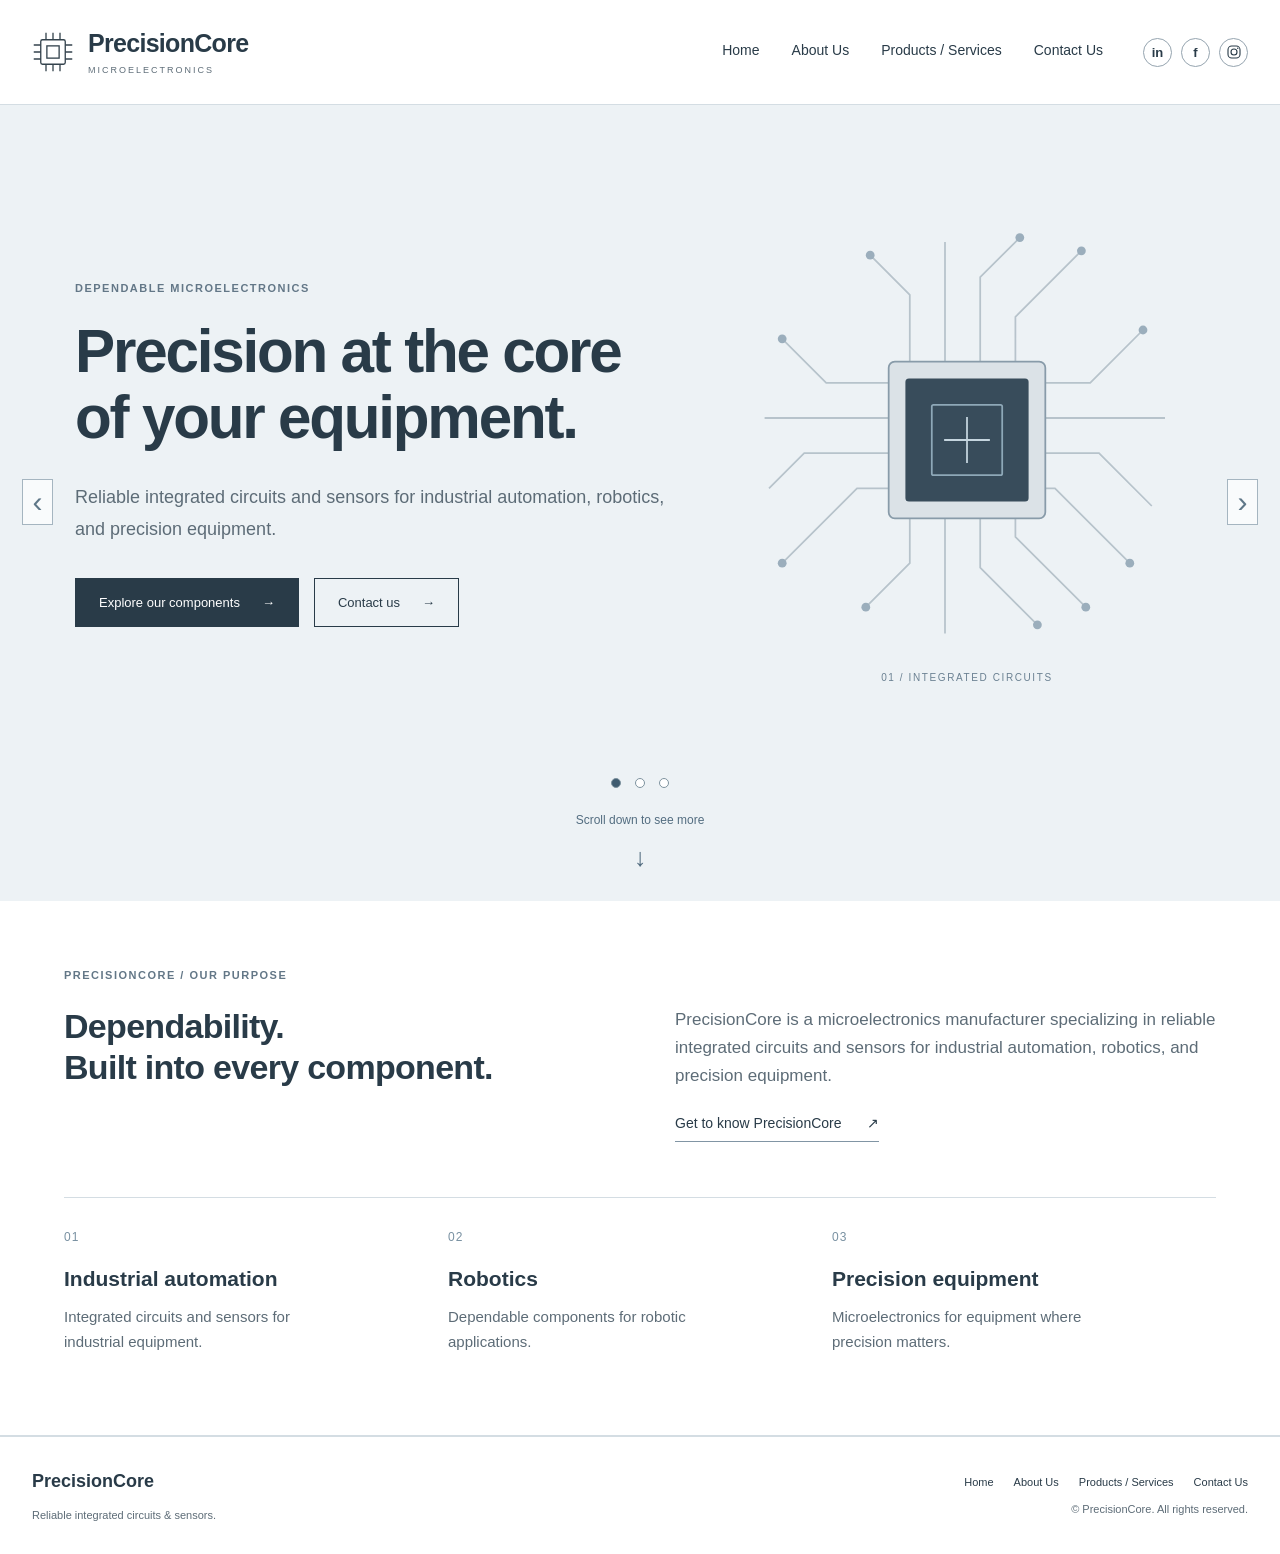
==== index.html @ bc6eb2ab "ai" ====
<!DOCTYPE html>
<html lang="en"><head><meta charset="utf-8"><meta name="viewport" content="width=device-width, initial-scale=1"><title>Home | PrecisionCore</title><meta name="description" content="Reliable integrated circuits and sensors for industrial automation, robotics, and precision equipment."><link rel="icon" href="assets/images/logo-mark.svg" type="image/svg+xml"><link rel="stylesheet" href="assets/css/styles.css"></head><body class="home-page"><a class="skip-link" href="#main">Skip to content</a>
<header class="site-header"><div class="header-inner"><a class="brand" href="index.html" aria-label="PrecisionCore home"><img src="assets/images/logo-mark.svg" width="42" height="42" alt=""><span>PrecisionCore<small>MICROELECTRONICS</small></span></a>
<nav aria-label="Main navigation"><a href="index.html">Home</a><a href="about.html">About Us</a><a href="products.html">Products / Services</a><a href="contact.html">Contact Us</a></nav>
<div class="social-links" aria-label="Social media"><a href="https://www.linkedin.com/" target="_blank" rel="noopener noreferrer" aria-label="LinkedIn home (placeholder link)"><span aria-hidden="true">in</span></a><a href="https://www.facebook.com/" target="_blank" rel="noopener noreferrer" aria-label="Facebook home (placeholder link)"><span aria-hidden="true">f</span></a><a href="https://www.instagram.com/" target="_blank" rel="noopener noreferrer" aria-label="Instagram home (placeholder link)"><svg viewBox="0 0 24 24" aria-hidden="true"><rect x="4" y="4" width="16" height="16" rx="5"/><circle cx="12" cy="12" r="4"/><circle class="solid" cx="17" cy="7" r="1"/></svg></a></div></div></header>
<main id="main"><section class="hero" aria-label="PrecisionCore highlights"><div class="carousel"><input class="slide-choice" type="radio" name="hero-slide" id="slide-1" aria-label="Show highlight 1" checked><input class="slide-choice" type="radio" name="hero-slide" id="slide-2" aria-label="Show highlight 2"><input class="slide-choice" type="radio" name="hero-slide" id="slide-3" aria-label="Show highlight 3"><div class="slides"><article class="slide slide-1" aria-label="Highlight 1"><div class="hero-inner"><div class="hero-copy"><p class="eyebrow">DEPENDABLE MICROELECTRONICS</p><h1>Precision at the core<br>of your equipment.</h1><p class="hero-description">Reliable integrated circuits and sensors for industrial automation, robotics, and precision equipment.</p><div class="button-row"><a class="button" href="products.html">Explore our components <span aria-hidden="true">→</span></a><a class="button button-outline" href="contact.html">Contact us <span aria-hidden="true">→</span></a></div></div><figure class="hero-art"><img src="assets/images/integrated-circuit.svg" alt="Illustration of an integrated circuit with connection traces" width="500" height="500"><figcaption>01 / INTEGRATED CIRCUITS</figcaption></figure></div><label class="slide-arrow previous" for="slide-3" aria-label="Previous highlight"><span aria-hidden="true">‹</span></label><label class="slide-arrow next" for="slide-2" aria-label="Next highlight"><span aria-hidden="true">›</span></label></article><article class="slide slide-2" aria-label="Highlight 2"><div class="hero-inner"><div class="hero-copy"><p class="eyebrow">FOR INDUSTRIAL APPLICATIONS</p><h1>Built around<br>dependable operation.</h1><p class="hero-description">Integrated circuits and sensors for the equipment that keeps industry moving.</p><div class="button-row"><a class="button" href="about.html">Discover PrecisionCore <span aria-hidden="true">→</span></a><a class="button button-outline" href="contact.html">Contact us <span aria-hidden="true">→</span></a></div></div><figure class="hero-art"><img src="assets/images/integrated-circuit.svg" alt="Illustration of an integrated circuit with connection traces" width="500" height="500"><figcaption>02 / INDUSTRIAL SENSORS</figcaption></figure></div><label class="slide-arrow previous" for="slide-1" aria-label="Previous highlight"><span aria-hidden="true">‹</span></label><label class="slide-arrow next" for="slide-3" aria-label="Next highlight"><span aria-hidden="true">›</span></label></article><article class="slide slide-3" aria-label="Highlight 3"><div class="hero-inner"><div class="hero-copy"><p class="eyebrow">OUR MAIN GOAL</p><h1>Less downtime.<br>Greater dependability.</h1><p class="hero-description">Deliver durable components that minimize equipment failures and downtime.</p><div class="button-row"><a class="button" href="contact.html">Discuss your requirements <span aria-hidden="true">→</span></a><a class="button button-outline" href="contact.html">Contact us <span aria-hidden="true">→</span></a></div></div><figure class="hero-art"><img src="assets/images/integrated-circuit.svg" alt="Illustration of an integrated circuit with connection traces" width="500" height="500"><figcaption>03 / DURABLE COMPONENTS</figcaption></figure></div><label class="slide-arrow previous" for="slide-2" aria-label="Previous highlight"><span aria-hidden="true">‹</span></label><label class="slide-arrow next" for="slide-1" aria-label="Next highlight"><span aria-hidden="true">›</span></label></article></div><a class="scroll-prompt" href="#discover">Scroll down to see more <span aria-hidden="true">↓</span></a></div></section><section class="section home-discover" id="discover"><div class="container"><p class="eyebrow">PRECISIONCORE / OUR PURPOSE</p><div class="intro-split"><h2>Dependability.<br>Built into every component.</h2><div><p>PrecisionCore is a microelectronics manufacturer specializing in reliable integrated circuits and sensors for industrial automation, robotics, and precision equipment.</p><a class="text-link" href="about.html">Get to know PrecisionCore <span aria-hidden="true">↗</span></a></div></div><div class="application-grid"><article><span class="item-number">01</span><h3>Industrial automation</h3><p>Integrated circuits and sensors for industrial equipment.</p></article><article><span class="item-number">02</span><h3>Robotics</h3><p>Dependable components for robotic applications.</p></article><article><span class="item-number">03</span><h3>Precision equipment</h3><p>Microelectronics for equipment where precision matters.</p></article></div></div></section></main><footer class="site-footer"><div class="footer-inner"><div><a href="index.html" class="footer-brand">PrecisionCore</a><p>Reliable integrated circuits &amp; sensors.</p></div><div><nav aria-label="Footer navigation"><a href="index.html">Home</a><a href="about.html">About Us</a><a href="products.html">Products / Services</a><a href="contact.html">Contact Us</a></nav><p>© PrecisionCore. All rights reserved.</p></div></div></footer></body></html>
---- assets/css/styles.css ----
/* PrecisionCore — HTML5 & CSS only. No remote fonts or libraries. */
:root{--ink:#293b48;--muted:#5d6c77;--line:#d4dde3;--pale:#edf2f5;--paper:#fff;--header-height:104px;--content-width:1200px;--space:clamp(24px,5vw,70px)}
*{box-sizing:border-box}html{scroll-behavior:smooth;scroll-padding-top:20px}body{margin:0;background:var(--paper);color:var(--ink);font-family:Arial,Helvetica,sans-serif;line-height:1.65}img{max-width:100%;height:auto;display:block}a{color:inherit;text-underline-offset:5px}button,input,select,textarea{font:inherit}button,a,input,select,textarea{touch-action:manipulation}:focus-visible{outline:3px solid #547d9b;outline-offset:5px}h1,h2,h3,p,figure{margin:0}h1,h2,h3{line-height:1.2}h1{font-size:clamp(32px,3.5vw,45px);font-weight:650;letter-spacing:-1.4px}h2{font-size:clamp(25px,2.7vw,34px);font-weight:600;letter-spacing:-.7px}h3{font-size:21px;font-weight:600}p{color:var(--muted)}.container{width:min(var(--content-width),calc(100% - var(--space)*2));margin-inline:auto}.section{padding-block:65px 80px}main{min-height:calc(100vh - 240px)}.skip-link{position:absolute;top:0;left:20px;transform:translateY(-150%);background:var(--ink);color:#fff;padding:12px;z-index:20}.skip-link:focus{transform:translateY(0)}.site-header{min-height:var(--header-height);background:#fff;border-bottom:1px solid var(--line);position:relative;z-index:5}.header-inner{width:min(1380px,calc(100% - 64px));min-height:var(--header-height);margin:auto;display:flex;align-items:center;gap:30px}.brand{display:flex;align-items:center;gap:14px;text-decoration:none;white-space:nowrap;font-size:25px;font-weight:700;line-height:1.2;letter-spacing:-.7px}.brand small{display:block;font-size:9px;font-weight:400;letter-spacing:2px;margin-top:7px;color:var(--muted)}.site-header nav{display:flex;gap:clamp(18px,2.5vw,38px);margin-left:auto}.site-header nav a{font-size:14px;text-decoration:none;padding-block:14px;border-bottom:2px solid transparent;white-space:nowrap}.site-header nav a:hover{border-color:var(--ink)}.social-links{display:flex;gap:9px;margin-left:10px}.social-links a{width:29px;height:29px;border:1px solid #95a4af;display:grid;place-items:center;border-radius:50%;text-decoration:none;font-size:13px;font-weight:700;line-height:1}.social-links a:hover{background:var(--ink);color:white}.social-links svg{width:18px;height:18px;fill:none;stroke:currentColor;stroke-width:1.5}.social-links .solid{fill:currentColor;stroke:none}.eyebrow{font-size:11px;letter-spacing:1.5px;font-weight:700;text-transform:uppercase;color:#637787;margin-bottom:22px}.button-row{display:flex;flex-wrap:wrap;gap:15px;margin-top:32px}.button{display:inline-flex;align-items:center;justify-content:center;gap:22px;text-decoration:none;background:var(--ink);border:1px solid var(--ink);padding:14px 23px;color:#fff;font-size:13px;line-height:1.5;cursor:pointer;font-weight:500}.button:hover{background:#425d70}.button-outline{background:transparent;color:var(--ink)}.button-outline:hover{background:#fff}.text-link{display:inline-block;text-decoration:none;border-bottom:1px solid #8195a4;padding-bottom:6px;margin-top:22px;font-size:14px}.text-link span{margin-left:22px}
/* Full-height hero. The next section begins after the initial viewport. */
.hero{background:var(--pale)}.carousel{position:relative;min-height:max(660px,calc(100svh - var(--header-height)));overflow:hidden}.slides{min-height:inherit}.slide{display:none;min-height:inherit;position:relative;padding-bottom:0}.hero-inner{min-height:inherit;width:min(1200px,calc(100% - 150px));margin:auto;display:grid;grid-template-columns:1.3fr 1fr;align-items:center;gap:35px;padding-block:70px 170px}.hero-copy{position:relative;z-index:1}.hero h1{font-size:clamp(39px,4.7vw,67px);line-height:1.1;letter-spacing:-2.2px}.hero-description{font-size:18px;line-height:1.8;max-width:590px;margin-top:30px}.hero-art{width:100%;align-self:center}.hero-art img{width:100%;max-height:440px;object-fit:contain}.hero-art figcaption{text-align:center;font-size:10px;letter-spacing:1.6px;color:#6b8192;margin-top:10px}.slide-arrow{position:absolute;top:47%;display:grid;place-items:center;width:31px;height:46px;border:1px solid #a5b5c0;background:#ffffffb3;color:#5f7788;font-size:30px;line-height:1;cursor:pointer}.slide-arrow:hover{background:#fff}.previous{left:22px}.next{right:22px}.slide-choice{padding:0;appearance:none;-webkit-appearance:none;width:10px;height:10px;border:1px solid #7e939f;border-radius:50%;background:#fff;position:absolute;bottom:113px;left:calc(50% - 29px);z-index:3;margin:0;cursor:pointer}.slide-choice:nth-of-type(2){left:calc(50% - 5px)}.slide-choice:nth-of-type(3){left:calc(50% + 19px)}.slide-choice:checked{background:#405c70}.slide-choice:focus-visible{outline:3px solid #547d9b;outline-offset:5px}#slide-1:checked~.slides .slide-1,#slide-2:checked~.slides .slide-2,#slide-3:checked~.slides .slide-3{display:block}.scroll-prompt{position:absolute;bottom:23px;left:50%;transform:translateX(-50%);display:flex;flex-direction:column;align-items:center;gap:6px;white-space:nowrap;font-size:12px;text-decoration:none;z-index:3;color:#536d80}.scroll-prompt span{font-size:25px}.home-discover{border-bottom:1px solid var(--line)}.intro-split{display:grid;grid-template-columns:1fr 1fr;gap:70px}.intro-split p{font-size:17px}.application-grid{display:grid;grid-template-columns:repeat(3,1fr);margin-top:55px;border-top:1px solid var(--line)}.application-grid article{padding:30px 35px 0 0}.item-number{display:block;font-size:12px;letter-spacing:1px;color:#7890a1;margin-bottom:18px}.application-grid p{font-size:15px;margin-top:14px;max-width:280px}.page-heading{margin-bottom:55px}.page-heading h1{margin-bottom:23px}.page-heading>p:last-child{font-size:18px;max-width:1120px}.purpose-grid{display:grid;grid-template-columns:repeat(3,1fr);gap:24px}.purpose-card{background:#f5f7f9;border:1px solid var(--line);padding:30px;min-height:255px}.purpose-card .eyebrow{margin-bottom:22px}.purpose-card h2{font-size:24px;margin-bottom:16px}.purpose-card>p:last-child{font-size:17px}.team-section{margin-top:65px}.team-grid{display:grid;grid-template-columns:repeat(3,1fr);gap:35px;margin-top:40px;text-align:center}.team-member img{margin:0 auto 25px;width:160px}.team-member h3{font-size:18px}.team-member p{margin-top:10px;font-size:14px}.placeholder-note{font-size:12px;color:#788a98;margin-top:35px}.team-section .placeholder-note{text-align:center}.product-grid{display:grid;grid-template-columns:repeat(3,1fr);gap:36px 28px}.product-image{background:#edf2f5;border:1px solid var(--line);height:190px;display:grid;place-items:center;overflow:hidden}.product-image img{width:210px;height:210px;object-fit:contain}.product-card h2{font-size:20px;letter-spacing:-.2px;margin-top:18px}.product-card p{font-size:14px;margin-top:8px}.service-section{border-top:1px solid var(--line);margin-top:50px;padding-top:36px;display:flex;align-items:center;justify-content:space-between;gap:45px}.service-section h2{font-size:28px}.service-section p:last-child{max-width:650px;margin-top:15px}.service-section .eyebrow{margin-bottom:16px}.service-section .button{flex-shrink:0}.contact-layout{display:grid;grid-template-columns:.75fr 1.4fr;gap:80px}.contact-information h2{font-size:24px}.contact-information dl{margin:32px 0}.contact-information dt{text-transform:uppercase;font-size:10px;letter-spacing:1.3px;font-weight:700;color:#6c8394;margin-top:27px}.contact-information dd{margin:9px 0 0;font-size:15px;color:var(--muted);overflow-wrap:anywhere}.map-placeholder{min-height:205px;background:repeating-linear-gradient(30deg,transparent,transparent 40px,#dce4e9 41px,#dce4e9 42px),#edf2f5;border:1px solid var(--line);display:flex;align-items:center;justify-content:center;flex-direction:column;gap:14px;color:#6e8393;font-size:12px;text-transform:uppercase;letter-spacing:1px}.map-placeholder svg{height:40px;width:40px;stroke:currentColor;stroke-width:1.5;fill:#edf2f5}.enquiry-form{display:grid;grid-template-columns:1fr 1fr;gap:24px}.field{display:flex;flex-direction:column;gap:10px}.full{grid-column:1/-1}label{font-size:14px}input,select,textarea{width:100%;min-width:0;padding:12px 13px;border:1px solid #b8c7d1;background:#fbfcfd;color:var(--ink);border-radius:0;font-size:16px}textarea{resize:vertical;min-height:150px}input:focus,select:focus,textarea:focus{border-color:#547d9b}.form-actions{display:flex;align-items:center;justify-content:space-between;gap:20px}.form-actions p{font-size:12px}.form-notice{background:#f5f7f9;border-left:3px solid #a6b7c4;padding:18px 20px;margin-top:30px;font-size:12px;scroll-margin-top:25px}.form-notice strong{font-size:13px}.form-notice p{margin-top:5px}.preview-result{display:none}.form-notice:target{border-color:#405f76;background:#e9f0f5}.form-notice:target .preview-result{display:block;font-weight:700}.site-footer{border-top:1px solid var(--line);padding:30px 0}.footer-inner{width:min(1380px,calc(100% - 64px));margin:auto;display:flex;align-items:center;justify-content:space-between;gap:35px}.footer-brand{font-size:18px;font-weight:700;text-decoration:none}.site-footer p{font-size:11px;margin-top:9px}.site-footer nav{display:flex;flex-wrap:wrap;gap:20px}.site-footer nav a{font-size:11px;text-decoration:none}.site-footer nav a:hover{text-decoration:underline}.site-footer .footer-inner>div:last-child>p{text-align:right}
@media(min-width:1500px){.hero-inner{width:min(1380px,calc(100% - 180px))}}
@media(max-width:1050px){:root{--header-height:140px}.header-inner{flex-wrap:wrap;padding-block:20px;gap:15px}.site-header nav{order:3;width:100%;justify-content:center;margin:0}.social-links{margin-left:auto}.hero-inner{width:calc(100% - 120px);gap:10px}.hero h1{font-size:43px}.hero-description{font-size:16px}.button-row{gap:10px}.button{padding:13px 17px;font-size:12px;gap:12px}.purpose-card{padding:24px}.contact-layout{gap:40px}.service-section{gap:25px}.service-section .button{flex-shrink:1}.footer-inner{align-items:flex-start}.site-footer nav{gap:14px}}
@media(max-width:700px){:root{--header-height:147px;--space:24px}.section{padding-block:42px 55px}.header-inner{width:calc(100% - 40px);gap:14px}.brand{font-size:22px;gap:10px}.brand img{width:34px}.brand small{font-size:8px}.social-links{gap:6px}.social-links a{width:25px;height:25px}.site-header nav{justify-content:space-between;gap:10px}.site-header nav a{font-size:11px;padding-block:7px;white-space:normal;text-align:center}.carousel{min-height:max(780px,calc(100svh - var(--header-height)))}.slide{padding-bottom:145px}.hero-inner{min-height:0;width:calc(100% - 80px);grid-template-columns:1fr;gap:12px;padding-top:45px}.hero h1{font-size:clamp(32px,8vw,45px);letter-spacing:-1px}.hero-description{margin-top:22px;font-size:15px}.eyebrow{font-size:10px;margin-bottom:19px}.button-row{margin-top:24px;flex-direction:column;align-items:flex-start}.hero-art{max-width:240px;justify-self:center;margin-top:3px}.hero-art img{max-height:220px}.hero-art figcaption{font-size:8px}.slide-arrow{width:23px;height:36px;font-size:24px;top:40%}.previous{left:7px}.next{right:7px}.intro-split{grid-template-columns:1fr;gap:26px}.application-grid,.purpose-grid,.team-grid{grid-template-columns:1fr;gap:25px}.application-grid article{padding-top:10px}.application-grid{margin-top:35px;padding-top:20px}.purpose-card{min-height:0}.team-grid{gap:42px}.team-section{margin-top:42px}.page-heading{margin-bottom:35px}.page-heading>p:last-child{font-size:16px}.product-grid{grid-template-columns:repeat(2,minmax(0,1fr));gap:27px 16px}.product-image{height:145px}.product-image img{width:155px;height:155px}.product-card h2{font-size:17px}.product-card p{font-size:12px}.service-section{flex-direction:column;align-items:flex-start;gap:24px}.service-section h2{font-size:25px}.contact-layout{grid-template-columns:1fr;gap:42px}.contact-information dl{display:grid;grid-template-columns:90px 1fr;align-items:baseline;gap:12px;margin:23px 0}.contact-information dt,.contact-information dd{margin:0}.map-placeholder{min-height:160px}.enquiry-form{gap:20px 15px}.field{grid-column:1/-1}.form-actions .button{font-size:13px}.footer-inner{width:calc(100% - 48px);flex-direction:column;gap:22px}.site-footer .footer-inner>div:last-child>p{text-align:left}.site-footer nav{gap:15px}}
@media(prefers-reduced-motion:reduce){html{scroll-behavior:auto}}
@media(forced-colors:active){.slide-choice{appearance:auto}.button{border:1px solid ButtonText}.social-links a{border:1px solid LinkText}}
@media print{.site-header,.site-footer{position:static}.slide-arrow,.slide-choice,.scroll-prompt{display:none}.carousel,.slides,.slide{min-height:0}.slide{padding:20px 0}.hero-inner{padding:20px 0;width:100%}.button{color:#000;background:#fff}.section{padding:25px 0}.container{width:100%}.product-card,.purpose-card,.team-member{break-inside:avoid}}
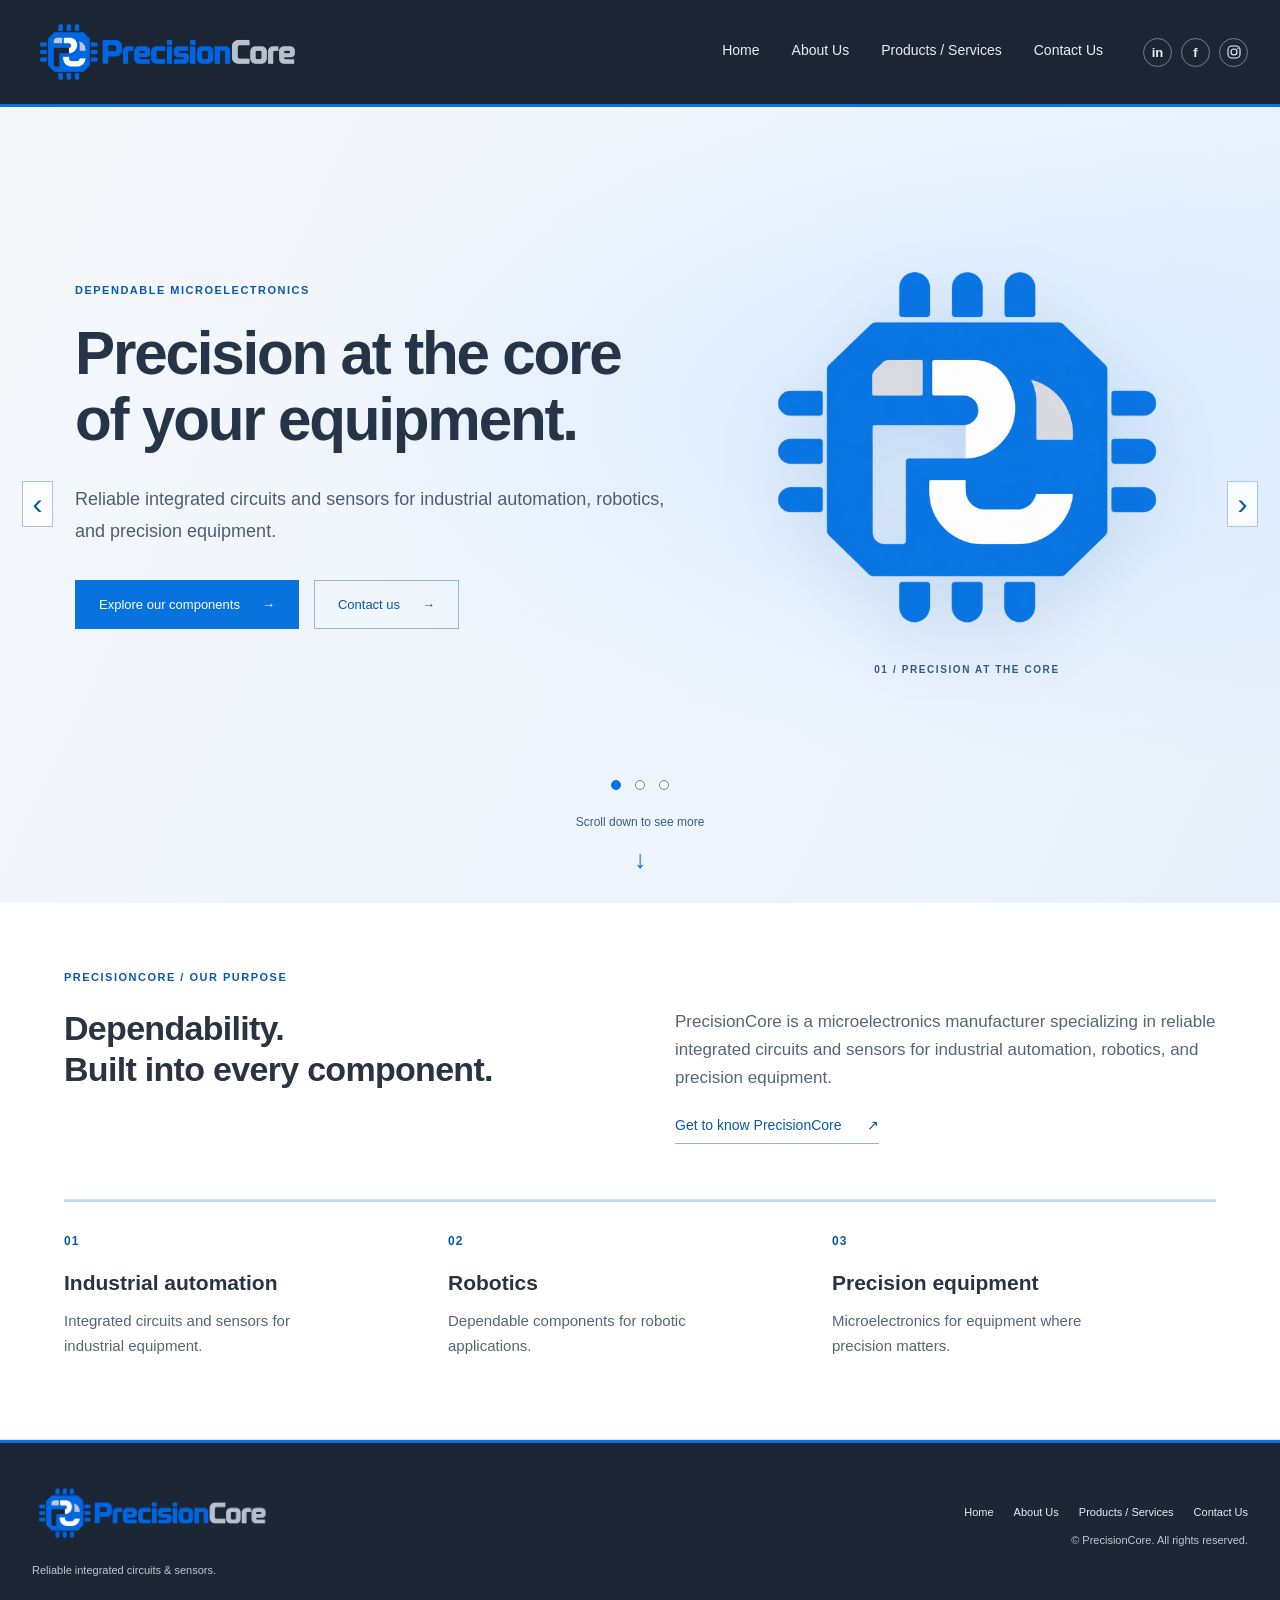
==== commit 43e679fd: "Apply supplied PrecisionCore branding and gray blue white theme Use the uploaded horizontal logo in " ====
--- a/index.html
+++ b/index.html
@@ -1,6 +1,6 @@
 <!DOCTYPE html>
-<html lang="en"><head><meta charset="utf-8"><meta name="viewport" content="width=device-width, initial-scale=1"><title>Home | PrecisionCore</title><meta name="description" content="Reliable integrated circuits and sensors for industrial automation, robotics, and precision equipment."><link rel="icon" href="assets/images/logo-mark.svg" type="image/svg+xml"><link rel="stylesheet" href="assets/css/styles.css"></head><body class="home-page"><a class="skip-link" href="#main">Skip to content</a>
-<header class="site-header"><div class="header-inner"><a class="brand" href="index.html" aria-label="PrecisionCore home"><img src="assets/images/logo-mark.svg" width="42" height="42" alt=""><span>PrecisionCore<small>MICROELECTRONICS</small></span></a>
+<html lang="en"><head><meta charset="utf-8"><meta name="viewport" content="width=device-width, initial-scale=1"><title>Home | PrecisionCore</title><meta name="description" content="Reliable integrated circuits and sensors for industrial automation, robotics, and precision equipment."><link rel="icon" href="assets/images/precisioncore-emblem.png" type="image/png"><link rel="stylesheet" href="assets/css/styles.css"><link rel="stylesheet" href="assets/css/theme.css"></head><body class="home-page"><a class="skip-link" href="#main">Skip to content</a>
+<header class="site-header"><div class="header-inner"><a class="brand" href="index.html" aria-label="PrecisionCore home"><img class="brand-logo" src="assets/images/precisioncore-logo.png" width="270" height="90" alt="PrecisionCore"></a>
 <nav aria-label="Main navigation"><a href="index.html">Home</a><a href="about.html">About Us</a><a href="products.html">Products / Services</a><a href="contact.html">Contact Us</a></nav>
 <div class="social-links" aria-label="Social media"><a href="https://www.linkedin.com/" target="_blank" rel="noopener noreferrer" aria-label="LinkedIn home (placeholder link)"><span aria-hidden="true">in</span></a><a href="https://www.facebook.com/" target="_blank" rel="noopener noreferrer" aria-label="Facebook home (placeholder link)"><span aria-hidden="true">f</span></a><a href="https://www.instagram.com/" target="_blank" rel="noopener noreferrer" aria-label="Instagram home (placeholder link)"><svg viewBox="0 0 24 24" aria-hidden="true"><rect x="4" y="4" width="16" height="16" rx="5"/><circle cx="12" cy="12" r="4"/><circle class="solid" cx="17" cy="7" r="1"/></svg></a></div></div></header>
-<main id="main"><section class="hero" aria-label="PrecisionCore highlights"><div class="carousel"><input class="slide-choice" type="radio" name="hero-slide" id="slide-1" aria-label="Show highlight 1" checked><input class="slide-choice" type="radio" name="hero-slide" id="slide-2" aria-label="Show highlight 2"><input class="slide-choice" type="radio" name="hero-slide" id="slide-3" aria-label="Show highlight 3"><div class="slides"><article class="slide slide-1" aria-label="Highlight 1"><div class="hero-inner"><div class="hero-copy"><p class="eyebrow">DEPENDABLE MICROELECTRONICS</p><h1>Precision at the core<br>of your equipment.</h1><p class="hero-description">Reliable integrated circuits and sensors for industrial automation, robotics, and precision equipment.</p><div class="button-row"><a class="button" href="products.html">Explore our components <span aria-hidden="true">→</span></a><a class="button button-outline" href="contact.html">Contact us <span aria-hidden="true">→</span></a></div></div><figure class="hero-art"><img src="assets/images/integrated-circuit.svg" alt="Illustration of an integrated circuit with connection traces" width="500" height="500"><figcaption>01 / INTEGRATED CIRCUITS</figcaption></figure></div><label class="slide-arrow previous" for="slide-3" aria-label="Previous highlight"><span aria-hidden="true">‹</span></label><label class="slide-arrow next" for="slide-2" aria-label="Next highlight"><span aria-hidden="true">›</span></label></article><article class="slide slide-2" aria-label="Highlight 2"><div class="hero-inner"><div class="hero-copy"><p class="eyebrow">FOR INDUSTRIAL APPLICATIONS</p><h1>Built around<br>dependable operation.</h1><p class="hero-description">Integrated circuits and sensors for the equipment that keeps industry moving.</p><div class="button-row"><a class="button" href="about.html">Discover PrecisionCore <span aria-hidden="true">→</span></a><a class="button button-outline" href="contact.html">Contact us <span aria-hidden="true">→</span></a></div></div><figure class="hero-art"><img src="assets/images/integrated-circuit.svg" alt="Illustration of an integrated circuit with connection traces" width="500" height="500"><figcaption>02 / INDUSTRIAL SENSORS</figcaption></figure></div><label class="slide-arrow previous" for="slide-1" aria-label="Previous highlight"><span aria-hidden="true">‹</span></label><label class="slide-arrow next" for="slide-3" aria-label="Next highlight"><span aria-hidden="true">›</span></label></article><article class="slide slide-3" aria-label="Highlight 3"><div class="hero-inner"><div class="hero-copy"><p class="eyebrow">OUR MAIN GOAL</p><h1>Less downtime.<br>Greater dependability.</h1><p class="hero-description">Deliver durable components that minimize equipment failures and downtime.</p><div class="button-row"><a class="button" href="contact.html">Discuss your requirements <span aria-hidden="true">→</span></a><a class="button button-outline" href="contact.html">Contact us <span aria-hidden="true">→</span></a></div></div><figure class="hero-art"><img src="assets/images/integrated-circuit.svg" alt="Illustration of an integrated circuit with connection traces" width="500" height="500"><figcaption>03 / DURABLE COMPONENTS</figcaption></figure></div><label class="slide-arrow previous" for="slide-2" aria-label="Previous highlight"><span aria-hidden="true">‹</span></label><label class="slide-arrow next" for="slide-1" aria-label="Next highlight"><span aria-hidden="true">›</span></label></article></div><a class="scroll-prompt" href="#discover">Scroll down to see more <span aria-hidden="true">↓</span></a></div></section><section class="section home-discover" id="discover"><div class="container"><p class="eyebrow">PRECISIONCORE / OUR PURPOSE</p><div class="intro-split"><h2>Dependability.<br>Built into every component.</h2><div><p>PrecisionCore is a microelectronics manufacturer specializing in reliable integrated circuits and sensors for industrial automation, robotics, and precision equipment.</p><a class="text-link" href="about.html">Get to know PrecisionCore <span aria-hidden="true">↗</span></a></div></div><div class="application-grid"><article><span class="item-number">01</span><h3>Industrial automation</h3><p>Integrated circuits and sensors for industrial equipment.</p></article><article><span class="item-number">02</span><h3>Robotics</h3><p>Dependable components for robotic applications.</p></article><article><span class="item-number">03</span><h3>Precision equipment</h3><p>Microelectronics for equipment where precision matters.</p></article></div></div></section></main><footer class="site-footer"><div class="footer-inner"><div><a href="index.html" class="footer-brand">PrecisionCore</a><p>Reliable integrated circuits &amp; sensors.</p></div><div><nav aria-label="Footer navigation"><a href="index.html">Home</a><a href="about.html">About Us</a><a href="products.html">Products / Services</a><a href="contact.html">Contact Us</a></nav><p>© PrecisionCore. All rights reserved.</p></div></div></footer></body></html>+<main id="main"><section class="hero" aria-label="PrecisionCore highlights"><div class="carousel"><input class="slide-choice" type="radio" name="hero-slide" id="slide-1" aria-label="Show highlight 1" checked><input class="slide-choice" type="radio" name="hero-slide" id="slide-2" aria-label="Show highlight 2"><input class="slide-choice" type="radio" name="hero-slide" id="slide-3" aria-label="Show highlight 3"><div class="slides"><article class="slide slide-1" aria-label="Highlight 1"><div class="hero-inner"><div class="hero-copy"><p class="eyebrow">DEPENDABLE MICROELECTRONICS</p><h1>Precision at the core<br>of your equipment.</h1><p class="hero-description">Reliable integrated circuits and sensors for industrial automation, robotics, and precision equipment.</p><div class="button-row"><a class="button" href="products.html">Explore our components <span aria-hidden="true">→</span></a><a class="button button-outline" href="contact.html">Contact us <span aria-hidden="true">→</span></a></div></div><figure class="hero-art"><img class="hero-emblem" src="assets/images/precisioncore-emblem.png" alt="PrecisionCore blue microchip emblem" width="500" height="500"><figcaption>01 / PRECISION AT THE CORE</figcaption></figure></div><label class="slide-arrow previous" for="slide-3" aria-label="Previous highlight"><span aria-hidden="true">‹</span></label><label class="slide-arrow next" for="slide-2" aria-label="Next highlight"><span aria-hidden="true">›</span></label></article><article class="slide slide-2" aria-label="Highlight 2"><div class="hero-inner"><div class="hero-copy"><p class="eyebrow">FOR INDUSTRIAL APPLICATIONS</p><h1>Built around<br>dependable operation.</h1><p class="hero-description">Integrated circuits and sensors for the equipment that keeps industry moving.</p><div class="button-row"><a class="button" href="about.html">Discover PrecisionCore <span aria-hidden="true">→</span></a><a class="button button-outline" href="contact.html">Contact us <span aria-hidden="true">→</span></a></div></div><figure class="hero-art"><img class="hero-emblem" src="assets/images/precisioncore-emblem.png" alt="PrecisionCore blue microchip emblem" width="500" height="500"><figcaption>02 / DEPENDABLE MICROELECTRONICS</figcaption></figure></div><label class="slide-arrow previous" for="slide-1" aria-label="Previous highlight"><span aria-hidden="true">‹</span></label><label class="slide-arrow next" for="slide-3" aria-label="Next highlight"><span aria-hidden="true">›</span></label></article><article class="slide slide-3" aria-label="Highlight 3"><div class="hero-inner"><div class="hero-copy"><p class="eyebrow">OUR MAIN GOAL</p><h1>Less downtime.<br>Greater dependability.</h1><p class="hero-description">Deliver durable components that minimize equipment failures and downtime.</p><div class="button-row"><a class="button" href="contact.html">Discuss your requirements <span aria-hidden="true">→</span></a><a class="button button-outline" href="contact.html">Contact us <span aria-hidden="true">→</span></a></div></div><figure class="hero-art"><img class="hero-emblem" src="assets/images/precisioncore-emblem.png" alt="PrecisionCore blue microchip emblem" width="500" height="500"><figcaption>03 / BUILT FOR INDUSTRY</figcaption></figure></div><label class="slide-arrow previous" for="slide-2" aria-label="Previous highlight"><span aria-hidden="true">‹</span></label><label class="slide-arrow next" for="slide-1" aria-label="Next highlight"><span aria-hidden="true">›</span></label></article></div><a class="scroll-prompt" href="#discover">Scroll down to see more <span aria-hidden="true">↓</span></a></div></section><section class="section home-discover" id="discover"><div class="container"><p class="eyebrow">PRECISIONCORE / OUR PURPOSE</p><div class="intro-split"><h2>Dependability.<br>Built into every component.</h2><div><p>PrecisionCore is a microelectronics manufacturer specializing in reliable integrated circuits and sensors for industrial automation, robotics, and precision equipment.</p><a class="text-link" href="about.html">Get to know PrecisionCore <span aria-hidden="true">↗</span></a></div></div><div class="application-grid"><article><span class="item-number">01</span><h3>Industrial automation</h3><p>Integrated circuits and sensors for industrial equipment.</p></article><article><span class="item-number">02</span><h3>Robotics</h3><p>Dependable components for robotic applications.</p></article><article><span class="item-number">03</span><h3>Precision equipment</h3><p>Microelectronics for equipment where precision matters.</p></article></div></div></section></main><footer class="site-footer"><div class="footer-inner"><div><a href="index.html" class="footer-brand" aria-label="PrecisionCore home"><img src="assets/images/precisioncore-logo.png" width="240" height="80" alt="PrecisionCore"></a><p>Reliable integrated circuits &amp; sensors.</p></div><div><nav aria-label="Footer navigation"><a href="index.html">Home</a><a href="about.html">About Us</a><a href="products.html">Products / Services</a><a href="contact.html">Contact Us</a></nav><p>© PrecisionCore. All rights reserved.</p></div></div></footer></body></html>
--- a/assets/css/styles.css
+++ b/assets/css/styles.css
@@ -9,3 +9,9 @@
 @media(prefers-reduced-motion:reduce){html{scroll-behavior:auto}}
 @media(forced-colors:active){.slide-choice{appearance:auto}.button{border:1px solid ButtonText}.social-links a{border:1px solid LinkText}}
 @media print{.site-header,.site-footer{position:static}.slide-arrow,.slide-choice,.scroll-prompt{display:none}.carousel,.slides,.slide{min-height:0}.slide{padding:20px 0}.hero-inner{padding:20px 0;width:100%}.button{color:#000;background:#fff}.section{padding:25px 0}.container{width:100%}.product-card,.purpose-card,.team-member{break-inside:avoid}}
+
+/* Uploaded About Us portraits; original image files are preserved. */
+.team-grid{grid-template-columns:repeat(4,minmax(0,1fr));gap:30px}
+.team-member .team-photo{width:200px;height:200px;max-width:100%;aspect-ratio:1;border-radius:0;object-fit:contain;border:0;background:transparent}
+@media(max-width:950px){.team-grid{grid-template-columns:repeat(2,minmax(0,1fr));gap:40px 24px}}
+@media(max-width:480px){.team-grid{grid-template-columns:1fr}}
--- a/assets/css/theme.css
+++ b/assets/css/theme.css
@@ -0,0 +1,129 @@
+/* PrecisionCore brand theme: gray / blue / white.
+   Loaded after styles.css; layout and HTML/CSS-only interactions are preserved. */
+:root {
+  --ink: #293342;
+  --muted: #566477;
+  --line: #d7e0ea;
+  --pale: #f0f5fb;
+  --paper: #ffffff;
+  --blue: #0873df;
+  --blue-dark: #0759ae;
+  --blue-light: #e9f3ff;
+  --gray-dark: #1c2635;
+  --gray-soft: #f4f6f8;
+}
+body { background: var(--paper); }
+.site-header {
+  background: var(--gray-dark);
+  border-bottom: 3px solid var(--blue);
+}
+.brand { flex-shrink: 0; line-height: 1; }
+.brand .brand-logo {
+  width: 270px;
+  height: 90px;
+  object-fit: contain;
+}
+.site-header nav a { color: #e8edf4; }
+.site-header nav a:hover,
+.site-header nav a:focus-visible { color: #ffffff; border-color: #258dff; }
+.social-links a { color: #eef3fa; border-color: #6e8199; }
+.social-links a:hover { background: var(--blue); border-color: var(--blue); }
+.eyebrow { color: var(--blue-dark); }
+.hero {
+  background: radial-gradient(ellipse at 82% 38%, #d9eaff 0%, transparent 52%),
+              linear-gradient(115deg, #f5f7fa 0%, #edf4fc 65%, #e6eff9 100%);
+}
+.hero h1 { color: #253447; }
+.hero-description { color: #4c5e73; }
+.hero-art { position: relative; }
+.hero-art .hero-emblem {
+  width: min(100%, 420px);
+  height: auto;
+  max-height: 440px;
+  object-fit: contain;
+  margin-inline: auto;
+  filter: drop-shadow(0 24px 32px #13589b20);
+}
+.hero-art figcaption { color: #325c85; font-weight: 600; }
+.button {
+  background: var(--blue);
+  border-color: var(--blue);
+  color: #ffffff;
+  transition: background-color .18s ease, border-color .18s ease;
+}
+.button:hover { background: var(--blue-dark); border-color: var(--blue-dark); }
+.button-outline { color: var(--blue-dark); border-color: #91b7df; background: transparent; }
+.button-outline:hover { color: var(--blue-dark); background: #ffffff; border-color: var(--blue); }
+.text-link { color: var(--blue-dark); border-bottom-color: #8ab8e9; }
+.text-link:hover { color: var(--blue); }
+.slide-arrow { color: var(--blue-dark); border-color: #a9c5e3; background: #ffffffc9; }
+.slide-arrow:hover { background: #ffffff; border-color: var(--blue); }
+.slide-choice { border-color: #6486ab; background: #ffffff; }
+.slide-choice:checked { background: var(--blue); border-color: var(--blue); }
+.scroll-prompt { color: #355d87; }
+.scroll-prompt span { color: var(--blue); }
+.home-discover { background: #ffffff; }
+.application-grid article { border-top: 2px solid #bfdbfa; }
+.item-number { color: var(--blue-dark); font-weight: 700; }
+.purpose-card {
+  background: linear-gradient(145deg, #ffffff, #f0f5fa);
+  border-color: #d5e1ee;
+  border-top: 3px solid var(--blue);
+}
+.purpose-card h2 { color: #263f5b; }
+.team-section { border-top: 1px solid var(--line); padding-top: 42px; }
+.team-member h3 { color: #263e59; }
+.team-member .team-photo {
+  background: transparent;
+  border: 0;
+  outline: 3px solid #dceafe;
+  outline-offset: 6px;
+  border-radius: 50%;
+}
+.product-image { background: linear-gradient(135deg, #f2f6fb, #e5effb); border-color: #cddff1; }
+.product-card h2 { color: #254d78; }
+.service-section { border-top: 2px solid #d5e7fb; }
+.contact-information dt { color: var(--blue-dark); }
+.map-placeholder {
+  color: #3d6a98;
+  border-color: #c7d9ec;
+  background: repeating-linear-gradient(30deg, transparent, transparent 40px,
+    #d6e5f5 41px, #d6e5f5 42px), #eef4fb;
+}
+.map-placeholder svg { fill: #eef4fb; }
+input, select, textarea { background: #fbfcfe; border-color: #b9cadd; }
+input:focus, select:focus, textarea:focus { border-color: var(--blue); }
+:focus-visible { outline-color: var(--blue); }
+.form-notice { background: #f0f6ff; border-left-color: #76ace8; }
+.form-notice:target { background: #e7f2ff; border-color: var(--blue); }
+.site-footer { background: var(--gray-dark); border-top: 3px solid var(--blue); }
+.site-footer .footer-brand { display: inline-block; }
+.footer-brand img { width: 240px; height: 80px; object-fit: contain; }
+.site-footer p { color: #bbc7d6; }
+.site-footer nav a { color: #e5edf7; }
+.site-footer nav a:hover { color: #78b9ff; }
+.site-footer .footer-inner > div:first-child > p { margin-top: 0; }
+.placeholder-note { color: #62768c; }
+@media(max-width:1050px) {
+  .brand .brand-logo { width: 250px; height: 75px; }
+  .header-inner { padding-block: 8px 15px; }
+}
+@media(max-width:700px) {
+  .brand .brand-logo { width: 210px; height: 70px; }
+  .brand img { width: 210px; }
+  .header-inner { width: calc(100% - 32px); gap: 10px; padding-block: 8px 12px; }
+  .site-header nav a { font-size: 11px; }
+  .hero-art .hero-emblem { max-width: 210px; max-height: 210px; }
+  .footer-brand img { width: 220px; height: 73px; }
+  .application-grid article { padding-top: 22px; }
+}
+@media(max-width:360px) {
+  .brand .brand-logo { width: 180px; height: 60px; }
+  .social-links { gap: 5px; margin-left: auto; }
+}
+@media(prefers-reduced-motion:reduce) { .button { transition: none; } }
+@media print {
+  .site-header, .site-footer { background: #ffffff; }
+  .site-header nav a, .site-footer nav a, .site-footer p { color: #293342; }
+  .button { color: #000000; background: #ffffff; }
+}
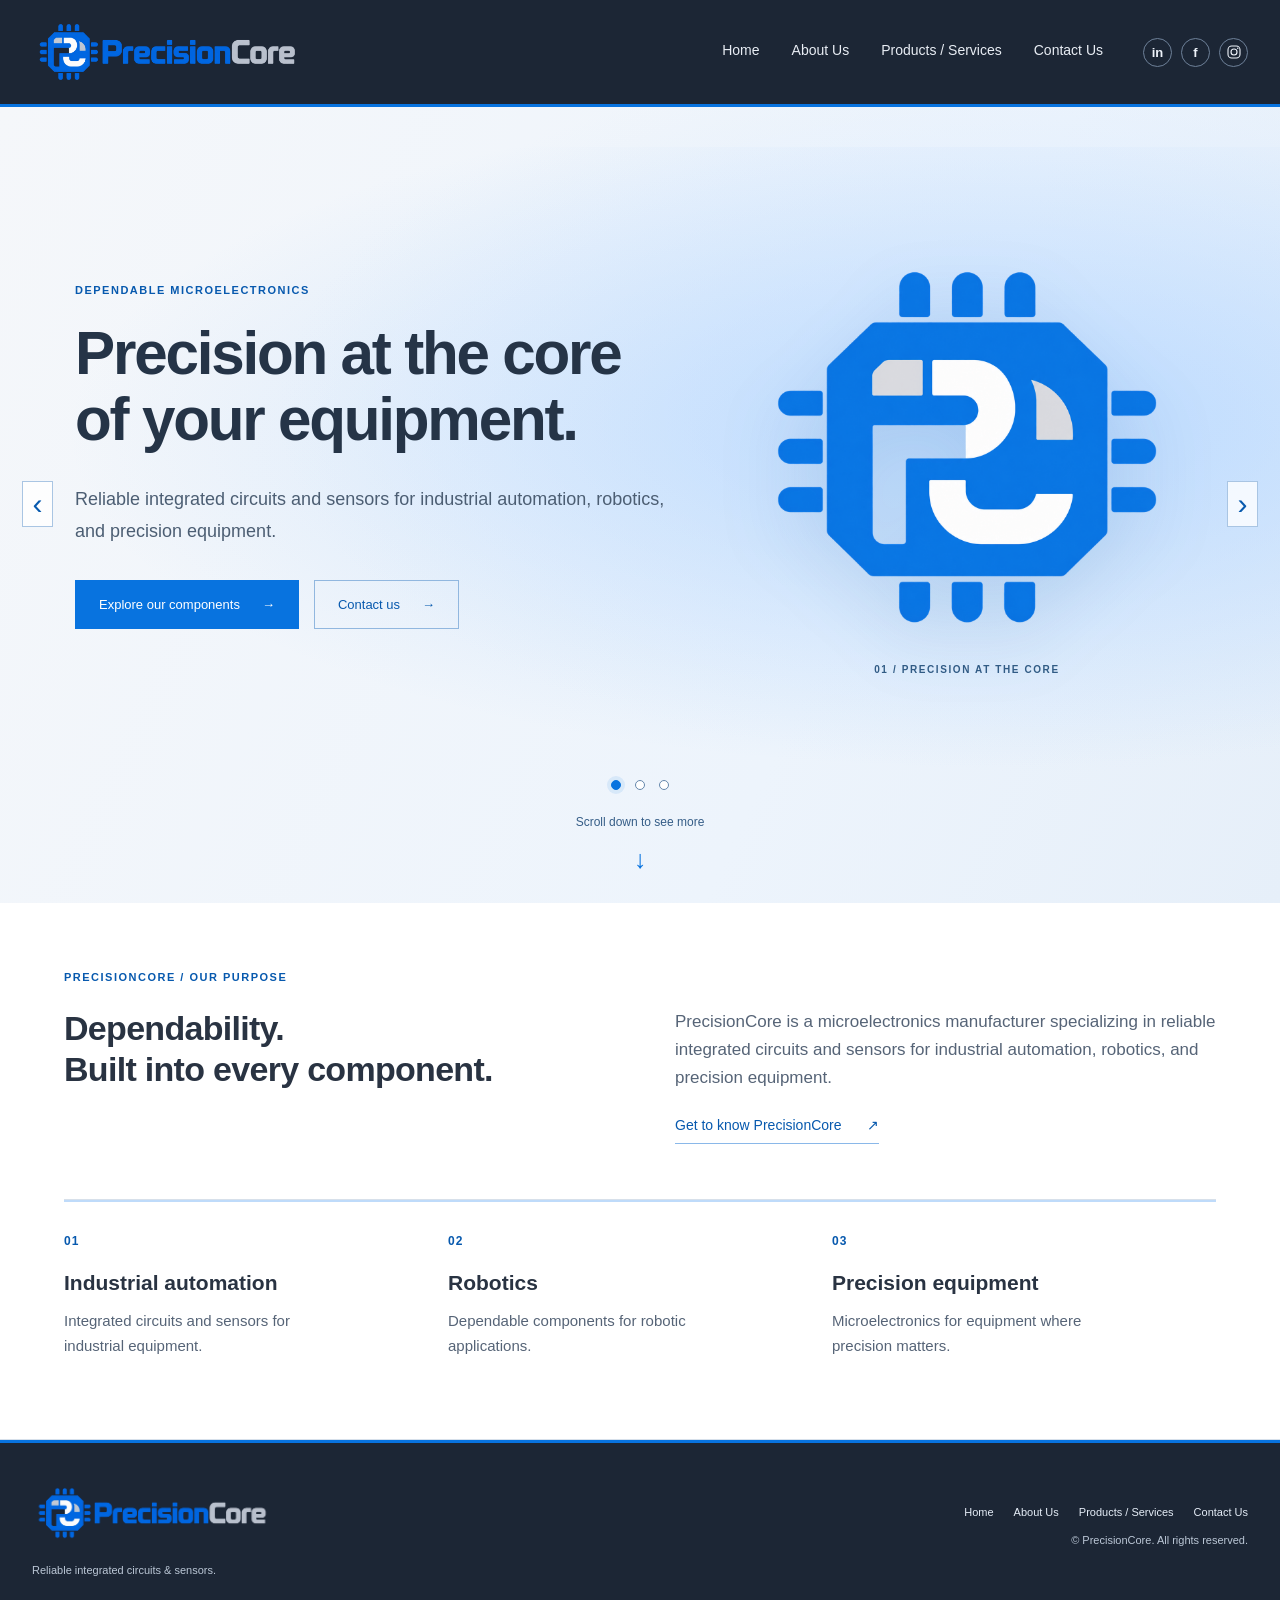
==== commit c8203dcf: "Add a CSS-only motion system across the website Introduce staggered hero entrances, subtle emblem mo" ====
--- a/index.html
+++ b/index.html
@@ -1,5 +1,5 @@
 <!DOCTYPE html>
-<html lang="en"><head><meta charset="utf-8"><meta name="viewport" content="width=device-width, initial-scale=1"><title>Home | PrecisionCore</title><meta name="description" content="Reliable integrated circuits and sensors for industrial automation, robotics, and precision equipment."><link rel="icon" href="assets/images/precisioncore-emblem.png" type="image/png"><link rel="stylesheet" href="assets/css/styles.css"><link rel="stylesheet" href="assets/css/theme.css"></head><body class="home-page"><a class="skip-link" href="#main">Skip to content</a>
+<html lang="en"><head><meta charset="utf-8"><meta name="viewport" content="width=device-width, initial-scale=1"><title>Home | PrecisionCore</title><meta name="description" content="Reliable integrated circuits and sensors for industrial automation, robotics, and precision equipment."><link rel="icon" href="assets/images/precisioncore-emblem.png" type="image/png"><link rel="stylesheet" href="assets/css/styles.css"><link rel="stylesheet" href="assets/css/theme.css"><link rel="stylesheet" href="assets/css/animations.css"></head><body class="home-page"><a class="skip-link" href="#main">Skip to content</a>
 <header class="site-header"><div class="header-inner"><a class="brand" href="index.html" aria-label="PrecisionCore home"><img class="brand-logo" src="assets/images/precisioncore-logo.png" width="270" height="90" alt="PrecisionCore"></a>
 <nav aria-label="Main navigation"><a href="index.html">Home</a><a href="about.html">About Us</a><a href="products.html">Products / Services</a><a href="contact.html">Contact Us</a></nav>
 <div class="social-links" aria-label="Social media"><a href="https://www.linkedin.com/" target="_blank" rel="noopener noreferrer" aria-label="LinkedIn home (placeholder link)"><span aria-hidden="true">in</span></a><a href="https://www.facebook.com/" target="_blank" rel="noopener noreferrer" aria-label="Facebook home (placeholder link)"><span aria-hidden="true">f</span></a><a href="https://www.instagram.com/" target="_blank" rel="noopener noreferrer" aria-label="Instagram home (placeholder link)"><svg viewBox="0 0 24 24" aria-hidden="true"><rect x="4" y="4" width="16" height="16" rx="5"/><circle cx="12" cy="12" r="4"/><circle class="solid" cx="17" cy="7" r="1"/></svg></a></div></div></header>
--- a/assets/css/theme.css
+++ b/assets/css/theme.css
@@ -127,3 +127,46 @@
   .site-header nav a, .site-footer nav a, .site-footer p { color: #293342; }
   .button { color: #000000; background: #ffffff; }
 }
+
+/* Team profiles: a consistent hierarchy for names and role labels. */
+.team-grid { gap: 24px; align-items: stretch; }
+.team-member {
+  padding: 30px 20px 26px;
+  background: #ffffff;
+  border: 1px solid var(--line);
+  border-radius: 8px;
+  display: flex;
+  flex-direction: column;
+  align-items: center;
+}
+.team-member .team-photo {
+  width: min(180px, 100%);
+  height: auto;
+  aspect-ratio: 1;
+  flex-shrink: 0;
+  margin: 0 auto 28px;
+}
+.team-member .team-name {
+  margin: 0;
+  font-size: 23px;
+  font-weight: 700;
+  line-height: 1.3;
+  letter-spacing: -0.3px;
+  color: #293342;
+}
+.team-member .team-position {
+  display: inline-block;
+  margin: 14px 0 0;
+  padding: 6px 12px;
+  border-radius: 4px;
+  background: #edf4fc;
+  color: #0759ae;
+  font-size: 11px;
+  font-weight: 700;
+  line-height: 1.6;
+  letter-spacing: 0.8px;
+  text-transform: uppercase;
+}
+@media(max-width:480px) {
+  .team-member { padding: 30px 24px; }
+}
--- a/assets/css/animations.css
+++ b/assets/css/animations.css
@@ -0,0 +1,125 @@
+/* PrecisionCore motion system — CSS only, with reduced-motion fallback. */
+:root {
+  --motion-ease: cubic-bezier(.22, 1, .36, 1);
+  --motion-fast: 220ms;
+  --motion-enter: 700ms;
+}
+@keyframes pc-enter {
+  from { opacity: 0; transform: translateY(18px); }
+  to { opacity: 1; transform: translateY(0); }
+}
+@keyframes pc-emblem-float {
+  0%, 100% { transform: translateY(0) rotate(0deg); }
+  50% { transform: translateY(-12px) rotate(1deg); }
+}
+@keyframes pc-scroll-cue {
+  0%, 60%, 100% { transform: translateY(0); }
+  30% { transform: translateY(5px); }
+}
+@keyframes pc-hero-light {
+  from { transform: translateX(-14%) rotate(-12deg); opacity: .18; }
+  to { transform: translateX(14%) rotate(12deg); opacity: .48; }
+}
+/* Entrance motion completes quickly and never delays access to controls. */
+.page-heading,
+.hero-copy > .eyebrow {
+  animation: pc-enter var(--motion-enter) var(--motion-ease) both;
+}
+.hero-copy h1 { animation: pc-enter var(--motion-enter) var(--motion-ease) 80ms both; }
+.hero-description { animation: pc-enter var(--motion-enter) var(--motion-ease) 160ms both; }
+.hero-copy .button-row { animation: pc-enter var(--motion-enter) var(--motion-ease) 240ms both; }
+.hero-art { animation: pc-enter 900ms var(--motion-ease) 120ms both; }
+.hero-art .hero-emblem { animation: pc-emblem-float 7s ease-in-out 1s infinite; }
+.scroll-prompt span { animation: pc-scroll-cue 2.8s ease-in-out 4; }
+/* The light remains decorative, below content and outside the hit-testing path. */
+.hero { position: relative; isolation: isolate; overflow: hidden; }
+.hero::before {
+  content: "";
+  position: absolute;
+  z-index: -1;
+  inset: 5% -15%;
+  background: radial-gradient(ellipse at 70% 40%, #7eb9ff55 0%, transparent 55%);
+  pointer-events: none;
+  animation: pc-hero-light 12s ease-in-out infinite alternate;
+}
+.button {
+  transition: transform var(--motion-fast) var(--motion-ease),
+    background-color var(--motion-fast) ease,
+    border-color var(--motion-fast) ease,
+    box-shadow var(--motion-fast) ease;
+}
+.button span, .text-link span {
+  display: inline-block;
+  transition: transform var(--motion-fast) var(--motion-ease);
+}
+.button:hover, .button:focus-visible {
+  transform: translateY(-2px);
+  box-shadow: 0 8px 18px #0759ae20;
+}
+.button:hover span, .button:focus-visible span { transform: translateX(4px); }
+.button:active { transform: translateY(0); box-shadow: none; }
+.text-link:hover span { transform: translate(2px, -2px); }
+.site-header nav a,
+.site-footer nav a,
+.social-links a,
+.slide-arrow {
+  transition: color var(--motion-fast) ease,
+    background-color var(--motion-fast) ease,
+    border-color var(--motion-fast) ease,
+    transform var(--motion-fast) var(--motion-ease);
+}
+.social-links a:hover, .social-links a:focus-visible { transform: translateY(-3px); }
+.slide-arrow:hover { transform: scale(1.08); }
+.slide-choice { transition: background-color 180ms ease, box-shadow 180ms ease; }
+.slide-choice:checked { box-shadow: 0 0 0 4px #0873df18; }
+.purpose-card, .team-member, .product-card, .application-grid article {
+  transition: transform 300ms var(--motion-ease),
+    box-shadow 300ms ease,
+    border-color 300ms ease;
+}
+.product-image { transition: border-color 300ms ease, background-color 300ms ease; }
+.product-image img {
+  transition: transform 550ms var(--motion-ease);
+}
+input, textarea, select {
+  transition: border-color 180ms ease, box-shadow 180ms ease;
+}
+input:focus, textarea:focus, select:focus {
+  box-shadow: 0 0 0 3px #0873df12;
+}
+/* Hover effects are reserved for devices with an actual pointer. */
+@media(hover: hover) and (pointer: fine) {
+  .purpose-card:hover, .team-member:hover {
+    transform: translateY(-6px);
+    border-color: #a6c9ee;
+    box-shadow: 0 14px 28px #203c5b0d;
+  }
+  .product-card:hover { transform: translateY(-5px); }
+  .product-card:hover .product-image { border-color: #79afe9; }
+  .product-card:hover .product-image img { transform: scale(1.06); }
+  .application-grid article:hover { transform: translateY(-4px); border-color: #0873df; }
+}
+/* Scroll-driven reveals progressively enhance browsers that support view timelines.
+   On older browsers these sections are immediately visible. */
+@supports (animation-timeline: view()) {
+  @media(prefers-reduced-motion: no-preference) {
+    .purpose-grid, .team-grid, .product-grid, .application-grid,
+    .service-section, .contact-layout, .intro-split {
+      animation: pc-enter 1s linear both;
+      animation-timeline: view();
+      animation-range: entry 0% entry 22%;
+    }
+  }
+}
+/* All content stays visible without motion when this preference is enabled. */
+@media(prefers-reduced-motion: reduce) {
+  *, *::before, *::after {
+    animation: none !important;
+    transition: none !important;
+    scroll-behavior: auto !important;
+  }
+  .hero::before { opacity: .2; }
+}
+@media print {
+  *, *::before, *::after { animation: none !important; transition: none !important; }
+}
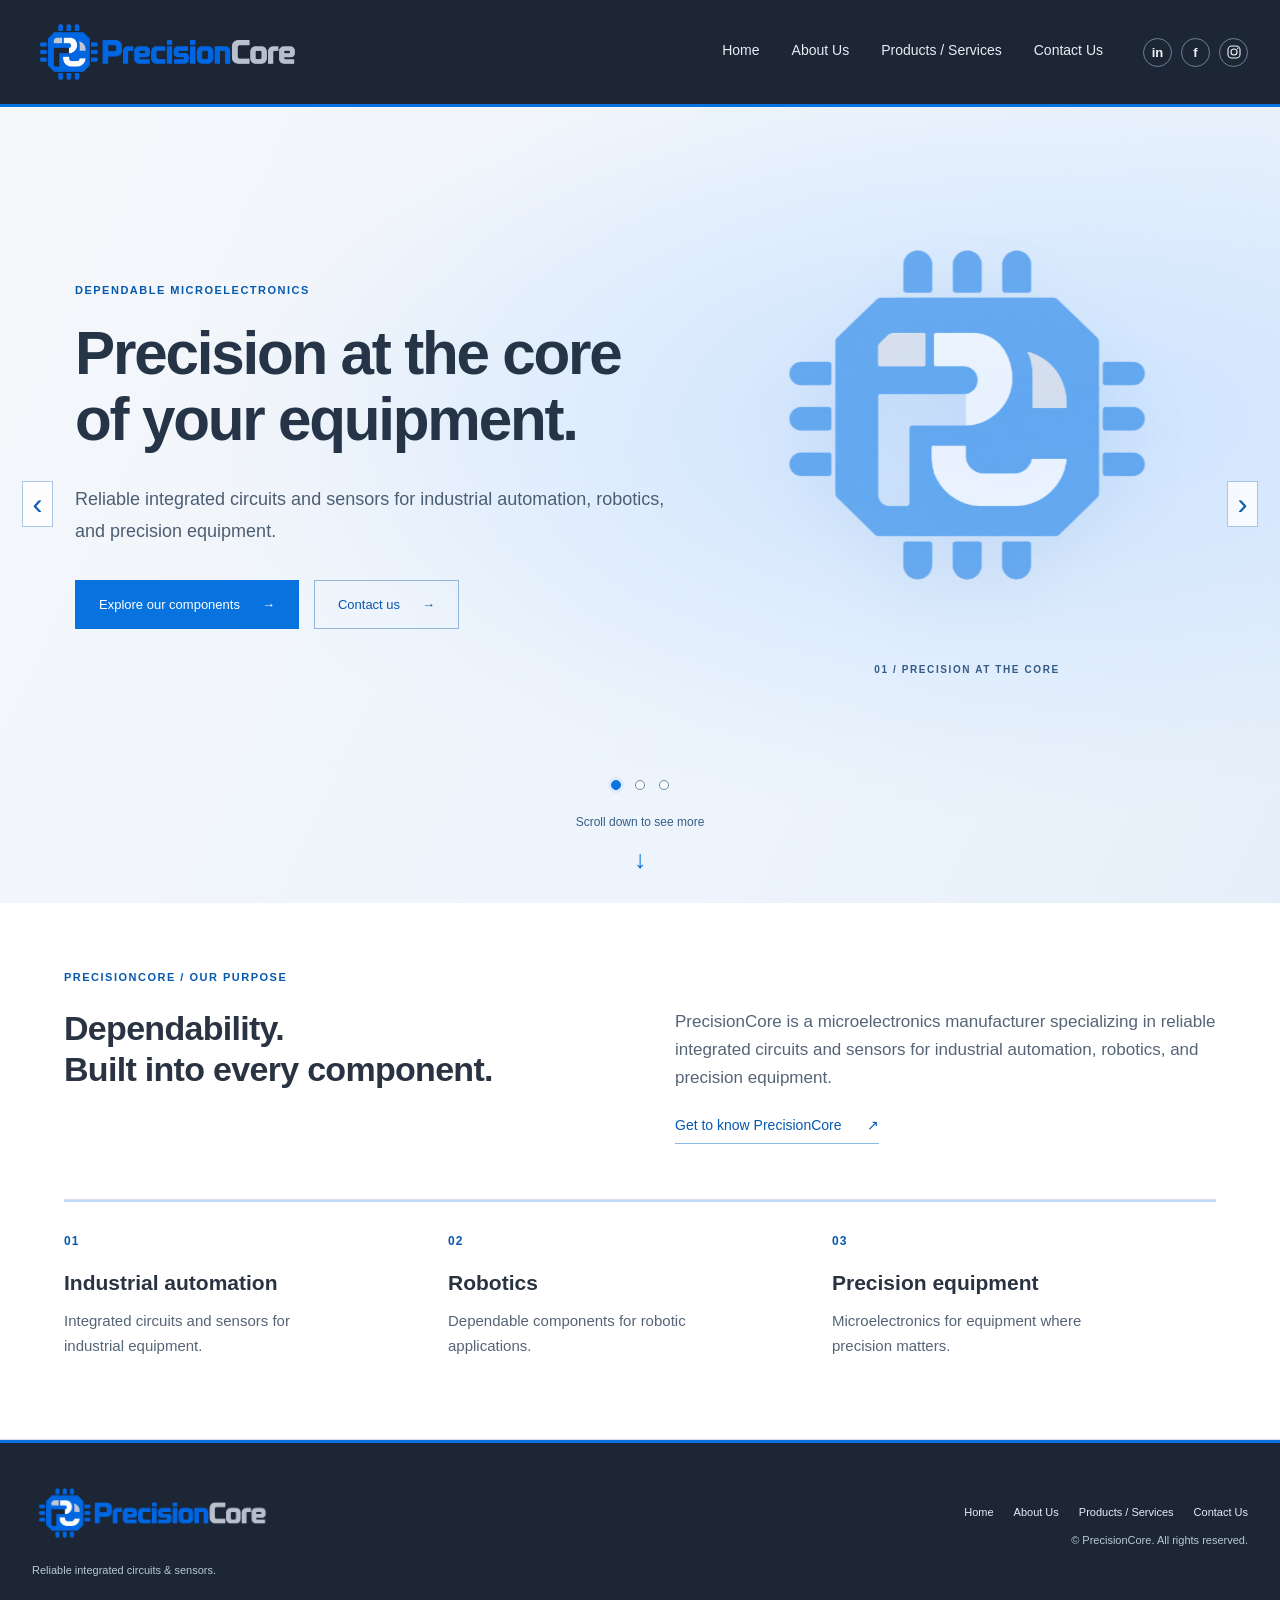
==== commit f1badabc: "Disable ordinary selection and native image dragging Apply user-select and touch-callout restriction" ====
--- a/index.html
+++ b/index.html
@@ -1,6 +1,6 @@
 <!DOCTYPE html>
-<html lang="en"><head><meta charset="utf-8"><meta name="viewport" content="width=device-width, initial-scale=1"><title>Home | PrecisionCore</title><meta name="description" content="Reliable integrated circuits and sensors for industrial automation, robotics, and precision equipment."><link rel="icon" href="assets/images/precisioncore-emblem.png" type="image/png"><link rel="stylesheet" href="assets/css/styles.css"><link rel="stylesheet" href="assets/css/theme.css"><link rel="stylesheet" href="assets/css/animations.css"></head><body class="home-page"><a class="skip-link" href="#main">Skip to content</a>
-<header class="site-header"><div class="header-inner"><a class="brand" href="index.html" aria-label="PrecisionCore home"><img class="brand-logo" src="assets/images/precisioncore-logo.png" width="270" height="90" alt="PrecisionCore"></a>
-<nav aria-label="Main navigation"><a href="index.html">Home</a><a href="about.html">About Us</a><a href="products.html">Products / Services</a><a href="contact.html">Contact Us</a></nav>
-<div class="social-links" aria-label="Social media"><a href="https://www.linkedin.com/" target="_blank" rel="noopener noreferrer" aria-label="LinkedIn home (placeholder link)"><span aria-hidden="true">in</span></a><a href="https://www.facebook.com/" target="_blank" rel="noopener noreferrer" aria-label="Facebook home (placeholder link)"><span aria-hidden="true">f</span></a><a href="https://www.instagram.com/" target="_blank" rel="noopener noreferrer" aria-label="Instagram home (placeholder link)"><svg viewBox="0 0 24 24" aria-hidden="true"><rect x="4" y="4" width="16" height="16" rx="5"/><circle cx="12" cy="12" r="4"/><circle class="solid" cx="17" cy="7" r="1"/></svg></a></div></div></header>
-<main id="main"><section class="hero" aria-label="PrecisionCore highlights"><div class="carousel"><input class="slide-choice" type="radio" name="hero-slide" id="slide-1" aria-label="Show highlight 1" checked><input class="slide-choice" type="radio" name="hero-slide" id="slide-2" aria-label="Show highlight 2"><input class="slide-choice" type="radio" name="hero-slide" id="slide-3" aria-label="Show highlight 3"><div class="slides"><article class="slide slide-1" aria-label="Highlight 1"><div class="hero-inner"><div class="hero-copy"><p class="eyebrow">DEPENDABLE MICROELECTRONICS</p><h1>Precision at the core<br>of your equipment.</h1><p class="hero-description">Reliable integrated circuits and sensors for industrial automation, robotics, and precision equipment.</p><div class="button-row"><a class="button" href="products.html">Explore our components <span aria-hidden="true">→</span></a><a class="button button-outline" href="contact.html">Contact us <span aria-hidden="true">→</span></a></div></div><figure class="hero-art"><img class="hero-emblem" src="assets/images/precisioncore-emblem.png" alt="PrecisionCore blue microchip emblem" width="500" height="500"><figcaption>01 / PRECISION AT THE CORE</figcaption></figure></div><label class="slide-arrow previous" for="slide-3" aria-label="Previous highlight"><span aria-hidden="true">‹</span></label><label class="slide-arrow next" for="slide-2" aria-label="Next highlight"><span aria-hidden="true">›</span></label></article><article class="slide slide-2" aria-label="Highlight 2"><div class="hero-inner"><div class="hero-copy"><p class="eyebrow">FOR INDUSTRIAL APPLICATIONS</p><h1>Built around<br>dependable operation.</h1><p class="hero-description">Integrated circuits and sensors for the equipment that keeps industry moving.</p><div class="button-row"><a class="button" href="about.html">Discover PrecisionCore <span aria-hidden="true">→</span></a><a class="button button-outline" href="contact.html">Contact us <span aria-hidden="true">→</span></a></div></div><figure class="hero-art"><img class="hero-emblem" src="assets/images/precisioncore-emblem.png" alt="PrecisionCore blue microchip emblem" width="500" height="500"><figcaption>02 / DEPENDABLE MICROELECTRONICS</figcaption></figure></div><label class="slide-arrow previous" for="slide-1" aria-label="Previous highlight"><span aria-hidden="true">‹</span></label><label class="slide-arrow next" for="slide-3" aria-label="Next highlight"><span aria-hidden="true">›</span></label></article><article class="slide slide-3" aria-label="Highlight 3"><div class="hero-inner"><div class="hero-copy"><p class="eyebrow">OUR MAIN GOAL</p><h1>Less downtime.<br>Greater dependability.</h1><p class="hero-description">Deliver durable components that minimize equipment failures and downtime.</p><div class="button-row"><a class="button" href="contact.html">Discuss your requirements <span aria-hidden="true">→</span></a><a class="button button-outline" href="contact.html">Contact us <span aria-hidden="true">→</span></a></div></div><figure class="hero-art"><img class="hero-emblem" src="assets/images/precisioncore-emblem.png" alt="PrecisionCore blue microchip emblem" width="500" height="500"><figcaption>03 / BUILT FOR INDUSTRY</figcaption></figure></div><label class="slide-arrow previous" for="slide-2" aria-label="Previous highlight"><span aria-hidden="true">‹</span></label><label class="slide-arrow next" for="slide-1" aria-label="Next highlight"><span aria-hidden="true">›</span></label></article></div><a class="scroll-prompt" href="#discover">Scroll down to see more <span aria-hidden="true">↓</span></a></div></section><section class="section home-discover" id="discover"><div class="container"><p class="eyebrow">PRECISIONCORE / OUR PURPOSE</p><div class="intro-split"><h2>Dependability.<br>Built into every component.</h2><div><p>PrecisionCore is a microelectronics manufacturer specializing in reliable integrated circuits and sensors for industrial automation, robotics, and precision equipment.</p><a class="text-link" href="about.html">Get to know PrecisionCore <span aria-hidden="true">↗</span></a></div></div><div class="application-grid"><article><span class="item-number">01</span><h3>Industrial automation</h3><p>Integrated circuits and sensors for industrial equipment.</p></article><article><span class="item-number">02</span><h3>Robotics</h3><p>Dependable components for robotic applications.</p></article><article><span class="item-number">03</span><h3>Precision equipment</h3><p>Microelectronics for equipment where precision matters.</p></article></div></div></section></main><footer class="site-footer"><div class="footer-inner"><div><a href="index.html" class="footer-brand" aria-label="PrecisionCore home"><img src="assets/images/precisioncore-logo.png" width="240" height="80" alt="PrecisionCore"></a><p>Reliable integrated circuits &amp; sensors.</p></div><div><nav aria-label="Footer navigation"><a href="index.html">Home</a><a href="about.html">About Us</a><a href="products.html">Products / Services</a><a href="contact.html">Contact Us</a></nav><p>© PrecisionCore. All rights reserved.</p></div></div></footer></body></html>+<html lang="en"><head><meta charset="utf-8"><meta name="viewport" content="width=device-width, initial-scale=1"><title>Home | PrecisionCore</title><meta name="description" content="Reliable integrated circuits and sensors for industrial automation, robotics, and precision equipment."><link rel="icon" href="assets/images/precisioncore-emblem.png" type="image/png"><link rel="stylesheet" href="assets/css/styles.css"><link rel="stylesheet" href="assets/css/theme.css"><link rel="stylesheet" href="assets/css/animations.css"></head><body class="home-page"><a draggable="false" class="skip-link" href="#main">Skip to content</a>
+<header class="site-header"><div class="header-inner"><a draggable="false" class="brand" href="index.html" aria-label="PrecisionCore home"><img draggable="false" class="brand-logo" src="assets/images/precisioncore-logo.png" width="270" height="90" alt="PrecisionCore"></a>
+<nav aria-label="Main navigation"><a draggable="false" href="index.html">Home</a><a draggable="false" href="about.html">About Us</a><a draggable="false" href="products.html">Products / Services</a><a draggable="false" href="contact.html">Contact Us</a></nav>
+<div class="social-links" aria-label="Social media"><a draggable="false" href="https://www.linkedin.com/" target="_blank" rel="noopener noreferrer" aria-label="LinkedIn home (placeholder link)"><span aria-hidden="true">in</span></a><a draggable="false" href="https://www.facebook.com/" target="_blank" rel="noopener noreferrer" aria-label="Facebook home (placeholder link)"><span aria-hidden="true">f</span></a><a draggable="false" href="https://www.instagram.com/" target="_blank" rel="noopener noreferrer" aria-label="Instagram home (placeholder link)"><svg viewBox="0 0 24 24" aria-hidden="true"><rect x="4" y="4" width="16" height="16" rx="5"/><circle cx="12" cy="12" r="4"/><circle class="solid" cx="17" cy="7" r="1"/></svg></a></div></div></header>
+<main id="main"><section class="hero" aria-label="PrecisionCore highlights"><div class="carousel"><input class="slide-choice" type="radio" name="hero-slide" id="slide-1" aria-label="Show highlight 1" checked><input class="slide-choice" type="radio" name="hero-slide" id="slide-2" aria-label="Show highlight 2"><input class="slide-choice" type="radio" name="hero-slide" id="slide-3" aria-label="Show highlight 3"><div class="slides"><article class="slide slide-1" aria-label="Highlight 1"><div class="hero-inner"><div class="hero-copy"><p class="eyebrow">DEPENDABLE MICROELECTRONICS</p><h1>Precision at the core<br>of your equipment.</h1><p class="hero-description">Reliable integrated circuits and sensors for industrial automation, robotics, and precision equipment.</p><div class="button-row"><a draggable="false" class="button" href="products.html">Explore our components <span aria-hidden="true">→</span></a><a draggable="false" class="button button-outline" href="contact.html">Contact us <span aria-hidden="true">→</span></a></div></div><figure class="hero-art"><img draggable="false" class="hero-emblem" src="assets/images/precisioncore-emblem.png" alt="PrecisionCore blue microchip emblem" width="500" height="500"><figcaption>01 / PRECISION AT THE CORE</figcaption></figure></div><label class="slide-arrow previous" for="slide-3" aria-label="Previous highlight"><span aria-hidden="true">‹</span></label><label class="slide-arrow next" for="slide-2" aria-label="Next highlight"><span aria-hidden="true">›</span></label></article><article class="slide slide-2" aria-label="Highlight 2"><div class="hero-inner"><div class="hero-copy"><p class="eyebrow">FOR INDUSTRIAL APPLICATIONS</p><h1>Built around<br>dependable operation.</h1><p class="hero-description">Integrated circuits and sensors for the equipment that keeps industry moving.</p><div class="button-row"><a draggable="false" class="button" href="about.html">Discover PrecisionCore <span aria-hidden="true">→</span></a><a draggable="false" class="button button-outline" href="contact.html">Contact us <span aria-hidden="true">→</span></a></div></div><figure class="hero-art"><img draggable="false" class="hero-emblem" src="assets/images/precisioncore-emblem.png" alt="PrecisionCore blue microchip emblem" width="500" height="500"><figcaption>02 / DEPENDABLE MICROELECTRONICS</figcaption></figure></div><label class="slide-arrow previous" for="slide-1" aria-label="Previous highlight"><span aria-hidden="true">‹</span></label><label class="slide-arrow next" for="slide-3" aria-label="Next highlight"><span aria-hidden="true">›</span></label></article><article class="slide slide-3" aria-label="Highlight 3"><div class="hero-inner"><div class="hero-copy"><p class="eyebrow">OUR MAIN GOAL</p><h1>Less downtime.<br>Greater dependability.</h1><p class="hero-description">Deliver durable components that minimize equipment failures and downtime.</p><div class="button-row"><a draggable="false" class="button" href="contact.html">Discuss your requirements <span aria-hidden="true">→</span></a><a draggable="false" class="button button-outline" href="contact.html">Contact us <span aria-hidden="true">→</span></a></div></div><figure class="hero-art"><img draggable="false" class="hero-emblem" src="assets/images/precisioncore-emblem.png" alt="PrecisionCore blue microchip emblem" width="500" height="500"><figcaption>03 / BUILT FOR INDUSTRY</figcaption></figure></div><label class="slide-arrow previous" for="slide-2" aria-label="Previous highlight"><span aria-hidden="true">‹</span></label><label class="slide-arrow next" for="slide-1" aria-label="Next highlight"><span aria-hidden="true">›</span></label></article></div><a draggable="false" class="scroll-prompt" href="#discover">Scroll down to see more <span aria-hidden="true">↓</span></a></div></section><section class="section home-discover" id="discover"><div class="container"><p class="eyebrow">PRECISIONCORE / OUR PURPOSE</p><div class="intro-split"><h2>Dependability.<br>Built into every component.</h2><div><p>PrecisionCore is a microelectronics manufacturer specializing in reliable integrated circuits and sensors for industrial automation, robotics, and precision equipment.</p><a draggable="false" class="text-link" href="about.html">Get to know PrecisionCore <span aria-hidden="true">↗</span></a></div></div><div class="application-grid"><article><span class="item-number">01</span><h3>Industrial automation</h3><p>Integrated circuits and sensors for industrial equipment.</p></article><article><span class="item-number">02</span><h3>Robotics</h3><p>Dependable components for robotic applications.</p></article><article><span class="item-number">03</span><h3>Precision equipment</h3><p>Microelectronics for equipment where precision matters.</p></article></div></div></section></main><footer class="site-footer"><div class="footer-inner"><div><a draggable="false" href="index.html" class="footer-brand" aria-label="PrecisionCore home"><img draggable="false" src="assets/images/precisioncore-logo.png" width="240" height="80" alt="PrecisionCore"></a><p>Reliable integrated circuits &amp; sensors.</p></div><div><nav aria-label="Footer navigation"><a draggable="false" href="index.html">Home</a><a draggable="false" href="about.html">About Us</a><a draggable="false" href="products.html">Products / Services</a><a draggable="false" href="contact.html">Contact Us</a></nav><p>© PrecisionCore. All rights reserved.</p></div></div></footer></body></html>
--- a/assets/css/theme.css
+++ b/assets/css/theme.css
@@ -170,3 +170,19 @@
 @media(max-width:480px) {
   .team-member { padding: 30px 24px; }
 }
+
+/* Disable ordinary page selection and native image/link dragging. */
+html, body {
+  -webkit-user-select: none;
+  user-select: none;
+  -webkit-touch-callout: none;
+}
+*::selection { background: transparent; color: inherit; }
+img, svg {
+  -webkit-user-select: none;
+  user-select: none;
+  -webkit-user-drag: none;
+  -webkit-touch-callout: none;
+}
+img { pointer-events: none; }
+a { -webkit-user-drag: none; }
--- a/assets/css/animations.css
+++ b/assets/css/animations.css
@@ -1,124 +1,109 @@
-/* PrecisionCore motion system — CSS only, with reduced-motion fallback. */
+/* PrecisionCore motion — quiet entrances, scroll-linked depth, precise feedback.
+   HTML and CSS only. Everything remains visible on browsers without timelines. */
 :root {
-  --motion-ease: cubic-bezier(.22, 1, .36, 1);
-  --motion-fast: 220ms;
-  --motion-enter: 700ms;
+  --motion-ease: cubic-bezier(.16, 1, .3, 1);
+  --motion-soft: cubic-bezier(.22, .61, .36, 1);
 }
-@keyframes pc-enter {
-  from { opacity: 0; transform: translateY(18px); }
+@keyframes pc-reveal {
+  from { opacity: 0; transform: translateY(26px); }
   to { opacity: 1; transform: translateY(0); }
 }
-@keyframes pc-emblem-float {
-  0%, 100% { transform: translateY(0) rotate(0deg); }
-  50% { transform: translateY(-12px) rotate(1deg); }
+@keyframes pc-art-reveal {
+  from { opacity: 0; transform: translateY(22px) scale(.97); }
+  to { opacity: 1; transform: translateY(0) scale(1); }
 }
-@keyframes pc-scroll-cue {
-  0%, 60%, 100% { transform: translateY(0); }
-  30% { transform: translateY(5px); }
+@keyframes pc-hero-depth {
+  from { transform: translateY(0) scale(1); opacity: 1; }
+  to { transform: translateY(-32px) scale(.94); opacity: .55; }
 }
-@keyframes pc-hero-light {
-  from { transform: translateX(-14%) rotate(-12deg); opacity: .18; }
-  to { transform: translateX(14%) rotate(12deg); opacity: .48; }
+@keyframes pc-section-reveal {
+  from { opacity: .2; transform: translateY(36px); }
+  to { opacity: 1; transform: translateY(0); }
 }
-/* Entrance motion completes quickly and never delays access to controls. */
-.page-heading,
-.hero-copy > .eyebrow {
-  animation: pc-enter var(--motion-enter) var(--motion-ease) both;
-}
-.hero-copy h1 { animation: pc-enter var(--motion-enter) var(--motion-ease) 80ms both; }
-.hero-description { animation: pc-enter var(--motion-enter) var(--motion-ease) 160ms both; }
-.hero-copy .button-row { animation: pc-enter var(--motion-enter) var(--motion-ease) 240ms both; }
-.hero-art { animation: pc-enter 900ms var(--motion-ease) 120ms both; }
-.hero-art .hero-emblem { animation: pc-emblem-float 7s ease-in-out 1s infinite; }
-.scroll-prompt span { animation: pc-scroll-cue 2.8s ease-in-out 4; }
-/* The light remains decorative, below content and outside the hit-testing path. */
+/* One quiet entrance per page or selected carousel slide. */
+.page-heading { animation: pc-reveal 1000ms var(--motion-ease) both; }
+.hero-copy > .eyebrow { animation: pc-reveal 900ms var(--motion-ease) 40ms both; }
+.hero-copy h1 { animation: pc-reveal 1100ms var(--motion-ease) 120ms both; }
+.hero-description { animation: pc-reveal 1050ms var(--motion-ease) 220ms both; }
+.hero-copy .button-row { animation: pc-reveal 1000ms var(--motion-ease) 320ms both; }
+.hero-art { animation: pc-art-reveal 1300ms var(--motion-ease) 180ms both; }
+/* The emblem rests when the page rests: no perpetual floating or pulsing. */
+.hero-art .hero-emblem, .scroll-prompt span { animation: none; }
 .hero { position: relative; isolation: isolate; overflow: hidden; }
 .hero::before {
   content: "";
   position: absolute;
   z-index: -1;
-  inset: 5% -15%;
-  background: radial-gradient(ellipse at 70% 40%, #7eb9ff55 0%, transparent 55%);
+  inset: 0;
+  background: radial-gradient(ellipse at 75% 42%, #83baff28, transparent 58%);
   pointer-events: none;
-  animation: pc-hero-light 12s ease-in-out infinite alternate;
 }
 .button {
-  transition: transform var(--motion-fast) var(--motion-ease),
-    background-color var(--motion-fast) ease,
-    border-color var(--motion-fast) ease,
-    box-shadow var(--motion-fast) ease;
+  transition: transform 350ms var(--motion-ease),
+    background-color 300ms ease, border-color 300ms ease, box-shadow 350ms ease;
 }
 .button span, .text-link span {
   display: inline-block;
-  transition: transform var(--motion-fast) var(--motion-ease);
+  transition: transform 400ms var(--motion-ease);
 }
-.button:hover, .button:focus-visible {
-  transform: translateY(-2px);
-  box-shadow: 0 8px 18px #0759ae20;
+.button:active { transform: scale(.985); box-shadow: none; }
+.site-header nav a, .site-footer nav a, .social-links a, .slide-arrow {
+  transition: color 300ms ease, background-color 300ms ease,
+    border-color 300ms ease, transform 350ms var(--motion-ease);
 }
-.button:hover span, .button:focus-visible span { transform: translateX(4px); }
-.button:active { transform: translateY(0); box-shadow: none; }
-.text-link:hover span { transform: translate(2px, -2px); }
-.site-header nav a,
-.site-footer nav a,
-.social-links a,
-.slide-arrow {
-  transition: color var(--motion-fast) ease,
-    background-color var(--motion-fast) ease,
-    border-color var(--motion-fast) ease,
-    transform var(--motion-fast) var(--motion-ease);
+.slide-choice { transition: background-color 250ms ease, box-shadow 350ms ease; }
+.slide-choice:checked { box-shadow: 0 0 0 3px #0873df13; }
+.purpose-card, .team-member, .product-card, .application-grid article {
+  transition: transform 500ms var(--motion-ease),
+    box-shadow 500ms var(--motion-soft), border-color 400ms ease;
 }
-.social-links a:hover, .social-links a:focus-visible { transform: translateY(-3px); }
-.slide-arrow:hover { transform: scale(1.08); }
-.slide-choice { transition: background-color 180ms ease, box-shadow 180ms ease; }
-.slide-choice:checked { box-shadow: 0 0 0 4px #0873df18; }
-.purpose-card, .team-member, .product-card, .application-grid article {
-  transition: transform 300ms var(--motion-ease),
-    box-shadow 300ms ease,
-    border-color 300ms ease;
+.product-image { transition: border-color 450ms ease; }
+.product-image img { transition: transform 850ms var(--motion-ease); }
+input, textarea, select { transition: border-color 250ms ease, box-shadow 300ms ease; }
+input:focus, textarea:focus, select:focus { box-shadow: 0 0 0 3px #0873df10; }
+@media(hover:hover) and (pointer:fine) {
+  .button:hover { transform: translateY(-1px); box-shadow: 0 6px 16px #0759ae14; }
+  .button:hover span { transform: translateX(3px); }
+  .text-link:hover span { transform: translate(2px,-2px); }
+  .social-links a:hover { transform: translateY(-2px); }
+  .slide-arrow:hover { transform: scale(1.04); }
+  .purpose-card:hover, .team-member:hover {
+    transform: translateY(-4px);
+    border-color: #b8cde2;
+    box-shadow: 0 16px 32px #203c5b0a;
+  }
+  .product-card:hover { transform: translateY(-3px); }
+  .product-card:hover .product-image { border-color: #92b9df; }
+  .product-card:hover .product-image img { transform: scale(1.035); }
+  .application-grid article:hover { border-color: #75a8da; }
 }
-.product-image { transition: border-color 300ms ease, background-color 300ms ease; }
-.product-image img {
-  transition: transform 550ms var(--motion-ease);
-}
-input, textarea, select {
-  transition: border-color 180ms ease, box-shadow 180ms ease;
-}
-input:focus, textarea:focus, select:focus {
-  box-shadow: 0 0 0 3px #0873df12;
-}
-/* Hover effects are reserved for devices with an actual pointer. */
-@media(hover: hover) and (pointer: fine) {
-  .purpose-card:hover, .team-member:hover {
-    transform: translateY(-6px);
-    border-color: #a6c9ee;
-    box-shadow: 0 14px 28px #203c5b0d;
-  }
-  .product-card:hover { transform: translateY(-5px); }
-  .product-card:hover .product-image { border-color: #79afe9; }
-  .product-card:hover .product-image img { transform: scale(1.06); }
-  .application-grid article:hover { transform: translateY(-4px); border-color: #0873df; }
-}
-/* Scroll-driven reveals progressively enhance browsers that support view timelines.
-   On older browsers these sections are immediately visible. */
-@supports (animation-timeline: view()) {
-  @media(prefers-reduced-motion: no-preference) {
-    .purpose-grid, .team-grid, .product-grid, .application-grid,
-    .service-section, .contact-layout, .intro-split {
-      animation: pc-enter 1s linear both;
+/* Progressive enhancement: the scroll position, not a timer, drives reveals. */
+@supports (animation-timeline:view()) {
+  @media(prefers-reduced-motion:no-preference) {
+    .intro-split, .application-grid, .purpose-grid, .team-grid,
+    .product-grid, .service-section, .contact-layout {
+      animation: pc-section-reveal 1s linear both;
       animation-timeline: view();
-      animation-range: entry 0% entry 22%;
+      animation-range: entry 0% entry 30%;
     }
   }
 }
-/* All content stays visible without motion when this preference is enabled. */
-@media(prefers-reduced-motion: reduce) {
+/* Desktop-only depth. Hero copy stays still and readable while the art recedes. */
+@supports (animation-timeline:scroll()) {
+  @media(min-width:900px) and (prefers-reduced-motion:no-preference) {
+    .hero-art .hero-emblem {
+      animation: pc-hero-depth 1s linear both;
+      animation-timeline: scroll(root block);
+      animation-range: 0px 85vh;
+    }
+  }
+}
+@media(prefers-reduced-motion:reduce) {
   *, *::before, *::after {
     animation: none !important;
     transition: none !important;
     scroll-behavior: auto !important;
   }
-  .hero::before { opacity: .2; }
 }
 @media print {
   *, *::before, *::after { animation: none !important; transition: none !important; }
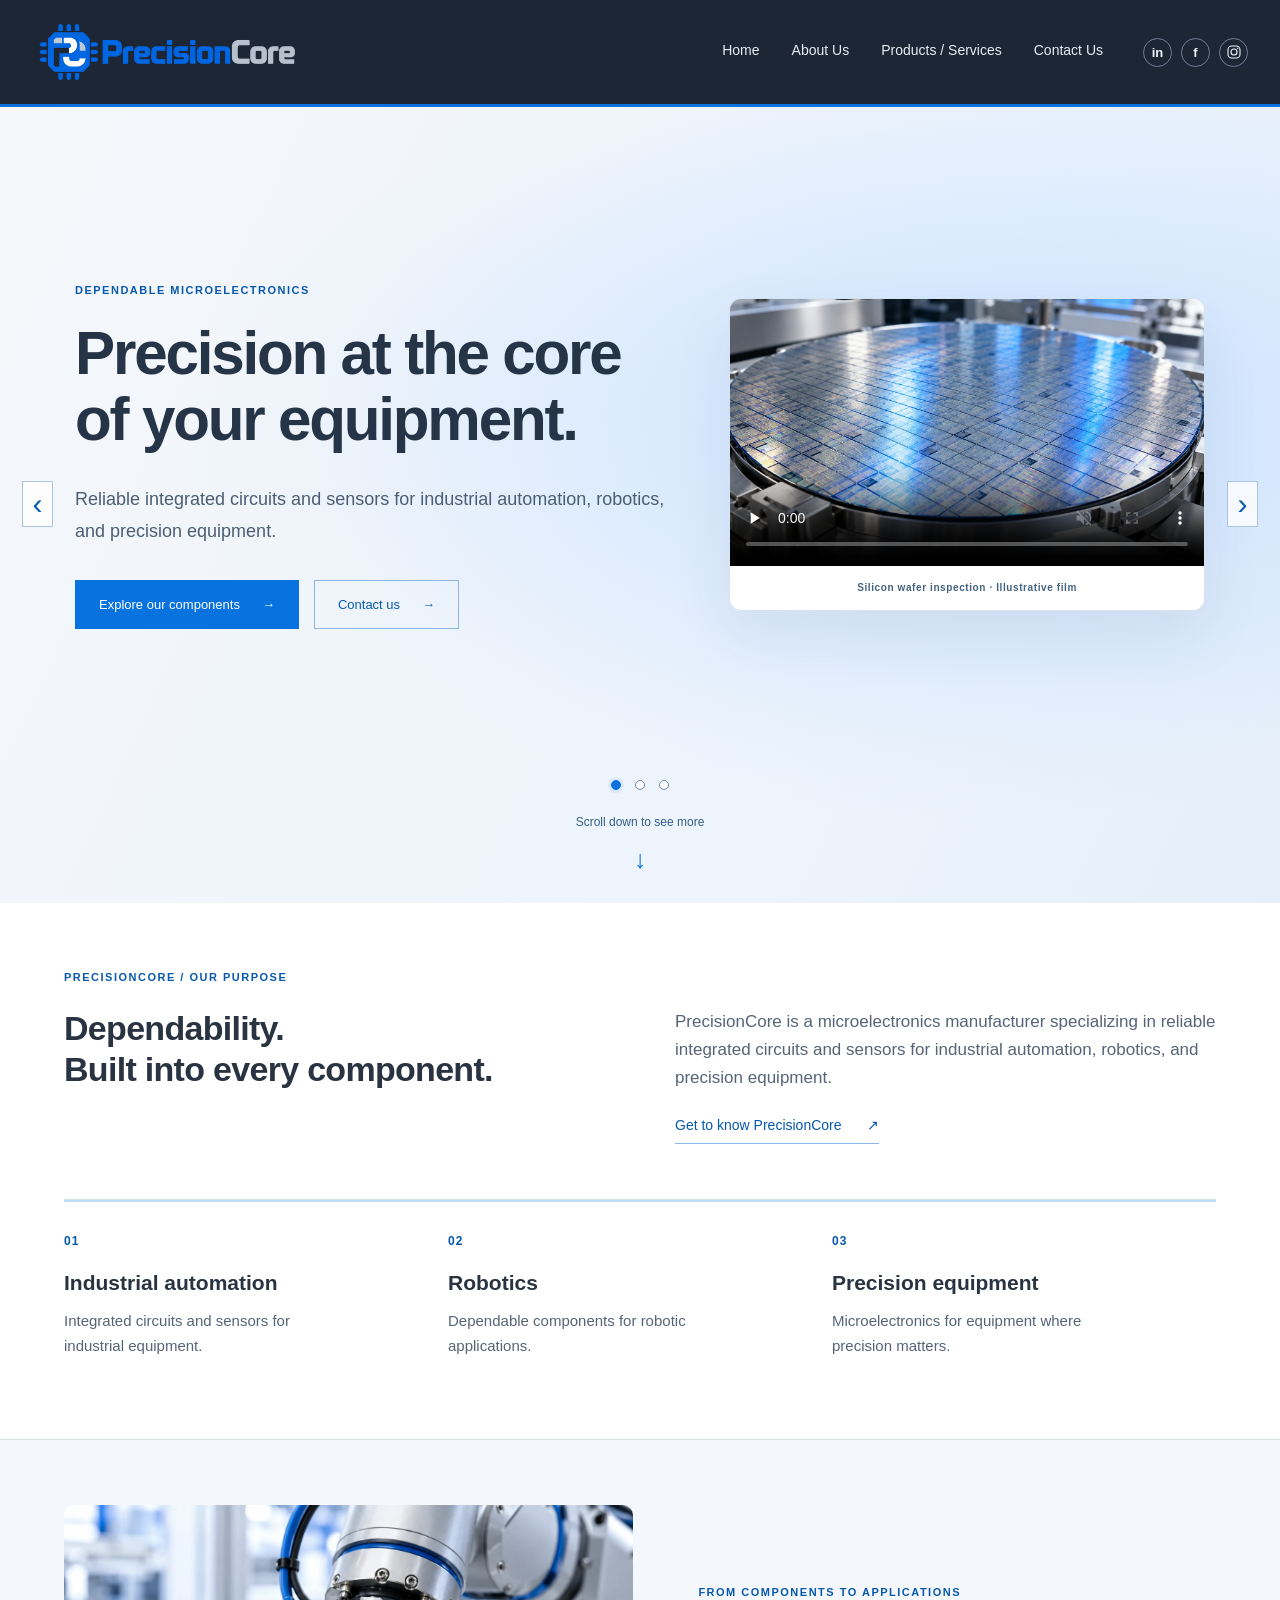
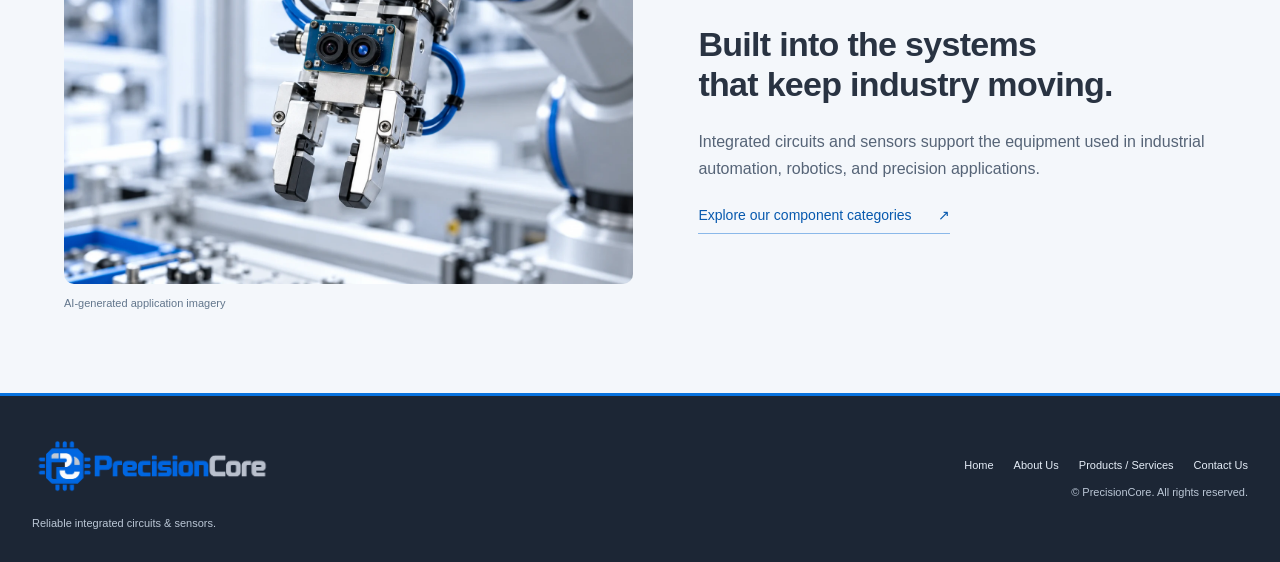
==== commit 5d623bbe: "Replace placeholder visuals with generated industry images and films Add six optimized images and tw" ====
--- a/index.html
+++ b/index.html
@@ -1,6 +1,6 @@
 <!DOCTYPE html>
-<html lang="en"><head><meta charset="utf-8"><meta name="viewport" content="width=device-width, initial-scale=1"><title>Home | PrecisionCore</title><meta name="description" content="Reliable integrated circuits and sensors for industrial automation, robotics, and precision equipment."><link rel="icon" href="assets/images/precisioncore-emblem.png" type="image/png"><link rel="stylesheet" href="assets/css/styles.css"><link rel="stylesheet" href="assets/css/theme.css"><link rel="stylesheet" href="assets/css/animations.css"></head><body class="home-page"><a draggable="false" class="skip-link" href="#main">Skip to content</a>
+<html lang="en"><head><meta charset="utf-8"><meta name="viewport" content="width=device-width, initial-scale=1"><title>Home | PrecisionCore</title><meta name="description" content="Reliable integrated circuits and sensors for industrial automation, robotics, and precision equipment."><link rel="icon" href="assets/images/precisioncore-emblem.png" type="image/png"><link rel="stylesheet" href="assets/css/styles.css"><link rel="stylesheet" href="assets/css/theme.css?v=media-3"><link rel="stylesheet" href="assets/css/animations.css?v=motion-2"></head><body class="home-page"><a draggable="false" class="skip-link" href="#main">Skip to content</a>
 <header class="site-header"><div class="header-inner"><a draggable="false" class="brand" href="index.html" aria-label="PrecisionCore home"><img draggable="false" class="brand-logo" src="assets/images/precisioncore-logo.png" width="270" height="90" alt="PrecisionCore"></a>
 <nav aria-label="Main navigation"><a draggable="false" href="index.html">Home</a><a draggable="false" href="about.html">About Us</a><a draggable="false" href="products.html">Products / Services</a><a draggable="false" href="contact.html">Contact Us</a></nav>
 <div class="social-links" aria-label="Social media"><a draggable="false" href="https://www.linkedin.com/" target="_blank" rel="noopener noreferrer" aria-label="LinkedIn home (placeholder link)"><span aria-hidden="true">in</span></a><a draggable="false" href="https://www.facebook.com/" target="_blank" rel="noopener noreferrer" aria-label="Facebook home (placeholder link)"><span aria-hidden="true">f</span></a><a draggable="false" href="https://www.instagram.com/" target="_blank" rel="noopener noreferrer" aria-label="Instagram home (placeholder link)"><svg viewBox="0 0 24 24" aria-hidden="true"><rect x="4" y="4" width="16" height="16" rx="5"/><circle cx="12" cy="12" r="4"/><circle class="solid" cx="17" cy="7" r="1"/></svg></a></div></div></header>
-<main id="main"><section class="hero" aria-label="PrecisionCore highlights"><div class="carousel"><input class="slide-choice" type="radio" name="hero-slide" id="slide-1" aria-label="Show highlight 1" checked><input class="slide-choice" type="radio" name="hero-slide" id="slide-2" aria-label="Show highlight 2"><input class="slide-choice" type="radio" name="hero-slide" id="slide-3" aria-label="Show highlight 3"><div class="slides"><article class="slide slide-1" aria-label="Highlight 1"><div class="hero-inner"><div class="hero-copy"><p class="eyebrow">DEPENDABLE MICROELECTRONICS</p><h1>Precision at the core<br>of your equipment.</h1><p class="hero-description">Reliable integrated circuits and sensors for industrial automation, robotics, and precision equipment.</p><div class="button-row"><a draggable="false" class="button" href="products.html">Explore our components <span aria-hidden="true">→</span></a><a draggable="false" class="button button-outline" href="contact.html">Contact us <span aria-hidden="true">→</span></a></div></div><figure class="hero-art"><img draggable="false" class="hero-emblem" src="assets/images/precisioncore-emblem.png" alt="PrecisionCore blue microchip emblem" width="500" height="500"><figcaption>01 / PRECISION AT THE CORE</figcaption></figure></div><label class="slide-arrow previous" for="slide-3" aria-label="Previous highlight"><span aria-hidden="true">‹</span></label><label class="slide-arrow next" for="slide-2" aria-label="Next highlight"><span aria-hidden="true">›</span></label></article><article class="slide slide-2" aria-label="Highlight 2"><div class="hero-inner"><div class="hero-copy"><p class="eyebrow">FOR INDUSTRIAL APPLICATIONS</p><h1>Built around<br>dependable operation.</h1><p class="hero-description">Integrated circuits and sensors for the equipment that keeps industry moving.</p><div class="button-row"><a draggable="false" class="button" href="about.html">Discover PrecisionCore <span aria-hidden="true">→</span></a><a draggable="false" class="button button-outline" href="contact.html">Contact us <span aria-hidden="true">→</span></a></div></div><figure class="hero-art"><img draggable="false" class="hero-emblem" src="assets/images/precisioncore-emblem.png" alt="PrecisionCore blue microchip emblem" width="500" height="500"><figcaption>02 / DEPENDABLE MICROELECTRONICS</figcaption></figure></div><label class="slide-arrow previous" for="slide-1" aria-label="Previous highlight"><span aria-hidden="true">‹</span></label><label class="slide-arrow next" for="slide-3" aria-label="Next highlight"><span aria-hidden="true">›</span></label></article><article class="slide slide-3" aria-label="Highlight 3"><div class="hero-inner"><div class="hero-copy"><p class="eyebrow">OUR MAIN GOAL</p><h1>Less downtime.<br>Greater dependability.</h1><p class="hero-description">Deliver durable components that minimize equipment failures and downtime.</p><div class="button-row"><a draggable="false" class="button" href="contact.html">Discuss your requirements <span aria-hidden="true">→</span></a><a draggable="false" class="button button-outline" href="contact.html">Contact us <span aria-hidden="true">→</span></a></div></div><figure class="hero-art"><img draggable="false" class="hero-emblem" src="assets/images/precisioncore-emblem.png" alt="PrecisionCore blue microchip emblem" width="500" height="500"><figcaption>03 / BUILT FOR INDUSTRY</figcaption></figure></div><label class="slide-arrow previous" for="slide-2" aria-label="Previous highlight"><span aria-hidden="true">‹</span></label><label class="slide-arrow next" for="slide-1" aria-label="Next highlight"><span aria-hidden="true">›</span></label></article></div><a draggable="false" class="scroll-prompt" href="#discover">Scroll down to see more <span aria-hidden="true">↓</span></a></div></section><section class="section home-discover" id="discover"><div class="container"><p class="eyebrow">PRECISIONCORE / OUR PURPOSE</p><div class="intro-split"><h2>Dependability.<br>Built into every component.</h2><div><p>PrecisionCore is a microelectronics manufacturer specializing in reliable integrated circuits and sensors for industrial automation, robotics, and precision equipment.</p><a draggable="false" class="text-link" href="about.html">Get to know PrecisionCore <span aria-hidden="true">↗</span></a></div></div><div class="application-grid"><article><span class="item-number">01</span><h3>Industrial automation</h3><p>Integrated circuits and sensors for industrial equipment.</p></article><article><span class="item-number">02</span><h3>Robotics</h3><p>Dependable components for robotic applications.</p></article><article><span class="item-number">03</span><h3>Precision equipment</h3><p>Microelectronics for equipment where precision matters.</p></article></div></div></section></main><footer class="site-footer"><div class="footer-inner"><div><a draggable="false" href="index.html" class="footer-brand" aria-label="PrecisionCore home"><img draggable="false" src="assets/images/precisioncore-logo.png" width="240" height="80" alt="PrecisionCore"></a><p>Reliable integrated circuits &amp; sensors.</p></div><div><nav aria-label="Footer navigation"><a draggable="false" href="index.html">Home</a><a draggable="false" href="about.html">About Us</a><a draggable="false" href="products.html">Products / Services</a><a draggable="false" href="contact.html">Contact Us</a></nav><p>© PrecisionCore. All rights reserved.</p></div></div></footer></body></html>+<main id="main"><section class="hero" aria-label="PrecisionCore highlights"><div class="carousel"><input class="slide-choice" type="radio" name="hero-slide" id="slide-1" aria-label="Show highlight 1" checked><input class="slide-choice" type="radio" name="hero-slide" id="slide-2" aria-label="Show highlight 2"><input class="slide-choice" type="radio" name="hero-slide" id="slide-3" aria-label="Show highlight 3"><div class="slides"><article class="slide slide-1" aria-label="Highlight 1"><div class="hero-inner"><div class="hero-copy"><p class="eyebrow">DEPENDABLE MICROELECTRONICS</p><h1>Precision at the core<br>of your equipment.</h1><p class="hero-description">Reliable integrated circuits and sensors for industrial automation, robotics, and precision equipment.</p><div class="button-row"><a draggable="false" class="button" href="products.html">Explore our components <span aria-hidden="true">→</span></a><a draggable="false" class="button button-outline" href="contact.html">Contact us <span aria-hidden="true">→</span></a></div></div><figure class="hero-art hero-media"><video class="editorial-video" controls playsinline muted preload="none" poster="assets/images/ic-automation.webp" controlslist="nodownload" aria-label="AI-generated silicon wafer inspection film"><source src="https://resource2.heygen.ai/videos/7392b6d957ce4bd59f54d1680ef855ef/7392b6d957ce4bd59f54d1680ef855ef/01a1821b-2748-7bc2-a5de-aedbe01dbfcb.mp4" type="video/mp4">Your browser does not support video playback.</video><figcaption>Silicon wafer inspection · Illustrative film</figcaption></figure></div><label class="slide-arrow previous" for="slide-3" aria-label="Previous highlight"><span aria-hidden="true">‹</span></label><label class="slide-arrow next" for="slide-2" aria-label="Next highlight"><span aria-hidden="true">›</span></label></article><article class="slide slide-2" aria-label="Highlight 2"><div class="hero-inner"><div class="hero-copy"><p class="eyebrow">FOR INDUSTRIAL APPLICATIONS</p><h1>Built around<br>dependable operation.</h1><p class="hero-description">Integrated circuits and sensors for the equipment that keeps industry moving.</p><div class="button-row"><a draggable="false" class="button" href="about.html">Discover PrecisionCore <span aria-hidden="true">→</span></a><a draggable="false" class="button button-outline" href="contact.html">Contact us <span aria-hidden="true">→</span></a></div></div><figure class="hero-art hero-media"><img draggable="false" class="editorial-image" src="assets/images/ic-robotics.webp" width="1536" height="1024" alt="Illustrative control electronics in a robotic manufacturing cell" loading="lazy"><figcaption>Integrated circuits for robotics · Generated image</figcaption></figure></div><label class="slide-arrow previous" for="slide-1" aria-label="Previous highlight"><span aria-hidden="true">‹</span></label><label class="slide-arrow next" for="slide-3" aria-label="Next highlight"><span aria-hidden="true">›</span></label></article><article class="slide slide-3" aria-label="Highlight 3"><div class="hero-inner"><div class="hero-copy"><p class="eyebrow">OUR MAIN GOAL</p><h1>Less downtime.<br>Greater dependability.</h1><p class="hero-description">Deliver durable components that minimize equipment failures and downtime.</p><div class="button-row"><a draggable="false" class="button" href="contact.html">Discuss your requirements <span aria-hidden="true">→</span></a><a draggable="false" class="button button-outline" href="contact.html">Contact us <span aria-hidden="true">→</span></a></div></div><figure class="hero-art hero-media"><img draggable="false" class="editorial-image" src="assets/images/sensor-precision.webp" width="1536" height="1024" alt="Illustrative optical sensor measuring a machined metal component" loading="lazy"><figcaption>Precision sensing · Generated image</figcaption></figure></div><label class="slide-arrow previous" for="slide-2" aria-label="Previous highlight"><span aria-hidden="true">‹</span></label><label class="slide-arrow next" for="slide-1" aria-label="Next highlight"><span aria-hidden="true">›</span></label></article></div><a draggable="false" class="scroll-prompt" href="#discover">Scroll down to see more <span aria-hidden="true">↓</span></a></div></section><section class="section home-discover" id="discover"><div class="container"><p class="eyebrow">PRECISIONCORE / OUR PURPOSE</p><div class="intro-split"><h2>Dependability.<br>Built into every component.</h2><div><p>PrecisionCore is a microelectronics manufacturer specializing in reliable integrated circuits and sensors for industrial automation, robotics, and precision equipment.</p><a draggable="false" class="text-link" href="about.html">Get to know PrecisionCore <span aria-hidden="true">↗</span></a></div></div><div class="application-grid"><article><span class="item-number">01</span><h3>Industrial automation</h3><p>Integrated circuits and sensors for industrial equipment.</p></article><article><span class="item-number">02</span><h3>Robotics</h3><p>Dependable components for robotic applications.</p></article><article><span class="item-number">03</span><h3>Precision equipment</h3><p>Microelectronics for equipment where precision matters.</p></article></div></div></section><section class="section media-story"><div class="container"><div class="media-story-grid"><figure><img draggable="false" class="editorial-image" src="assets/images/sensor-robotics.webp" width="1536" height="1024" alt="Illustrative optical sensor attached to an industrial robotic gripper" loading="lazy"><figcaption>AI-generated application imagery</figcaption></figure><div><p class="eyebrow">FROM COMPONENTS TO APPLICATIONS</p><h2>Built into the systems<br>that keep industry moving.</h2><p>Integrated circuits and sensors support the equipment used in industrial automation, robotics, and precision applications.</p><a draggable="false" class="text-link" href="products.html">Explore our component categories <span aria-hidden="true">↗</span></a></div></div></div></section></main><footer class="site-footer"><div class="footer-inner"><div><a draggable="false" href="index.html" class="footer-brand" aria-label="PrecisionCore home"><img draggable="false" src="assets/images/precisioncore-logo.png" width="240" height="80" alt="PrecisionCore"></a><p>Reliable integrated circuits &amp; sensors.</p></div><div><nav aria-label="Footer navigation"><a draggable="false" href="index.html">Home</a><a draggable="false" href="about.html">About Us</a><a draggable="false" href="products.html">Products / Services</a><a draggable="false" href="contact.html">Contact Us</a></nav><p>© PrecisionCore. All rights reserved.</p></div></div></footer></body></html>
--- a/assets/css/theme.css
+++ b/assets/css/theme.css
@@ -186,3 +186,41 @@
 }
 img { pointer-events: none; }
 a { -webkit-user-drag: none; }
+
+/* Editorial imagery and accessible, user-controlled films. */
+.hero-media { overflow: hidden; border-radius: 12px; background: #ffffff; border: 1px solid #d5e2ef; box-shadow: 0 24px 60px #1f456f16; }
+.hero-art.hero-media > img, .hero-art.hero-media > video { width: 100%; height: auto; max-height: none; aspect-ratio: 3/2; object-fit: cover; display: block; }
+.hero-art.hero-media > video { aspect-ratio: 16/9; background: #152c43; }
+.hero-art.hero-media figcaption { margin: 0; padding: 14px 12px; font-size: 10px; letter-spacing: .6px; color: #42617f; }
+.editorial-video { display: block; width: 100%; aspect-ratio: 16/9; height: auto; background: #152c43; border-radius: 8px; }
+.hero-media .editorial-video { border-radius: 0; }
+.product-image { height: auto; aspect-ratio: 3/2; display: block; border: 0; border-radius: 8px; }
+.product-image .editorial-image { width: 100%; height: 100%; object-fit: cover; }
+.about-feature { margin: -16px 0 42px; }
+.about-feature .editorial-image { width: 100%; height: clamp(210px, 27vw, 360px); object-fit: cover; object-position: center 52%; border-radius: 10px; }
+.about-feature figcaption, .media-story figcaption, .product-film figcaption { font-size: 11px; color: #62768c; margin-top: 10px; }
+.media-story { background: #f4f7fb; }
+.media-story-grid { display: grid; grid-template-columns: 1.1fr 1fr; gap: 65px; align-items: center; }
+.media-story-grid .editorial-image { width: 100%; height: auto; border-radius: 10px; }
+.media-story-grid h2 { margin-bottom: 24px; }
+.product-film { display: grid; grid-template-columns: .85fr 1.2fr; gap: 60px; align-items: center; border-top: 1px solid var(--line); margin-top: 48px; padding-top: 48px; }
+.product-film h2 { font-size: 29px; margin-bottom: 20px; }
+.media-disclosure { font-size: 11px; margin-top: 20px; color: #62768c; }
+@media(max-width:700px) {
+  .hero-art.hero-media { width: 100%; max-width: 360px; margin-top: 22px; }
+  .hero-art.hero-media > img, .hero-art.hero-media > video { max-height: none; }
+  .hero-art.hero-media figcaption { font-size: 8px; padding: 10px; }
+  .media-story-grid, .product-film { grid-template-columns: 1fr; gap: 30px; }
+  .about-feature { margin: 0 0 32px; }
+  .product-film { margin-top: 35px; padding-top: 35px; }
+}
+/* Apply selection restrictions to every descendant explicitly. */
+html, body, body *, body *::before, body *::after {
+  -webkit-user-select: none !important;
+  -moz-user-select: none !important;
+  -ms-user-select: none !important;
+  user-select: none !important;
+  -webkit-touch-callout: none !important;
+}
+body *::selection { background: transparent !important; color: inherit !important; }
+body img, body svg, body a { -webkit-user-drag: none !important; }
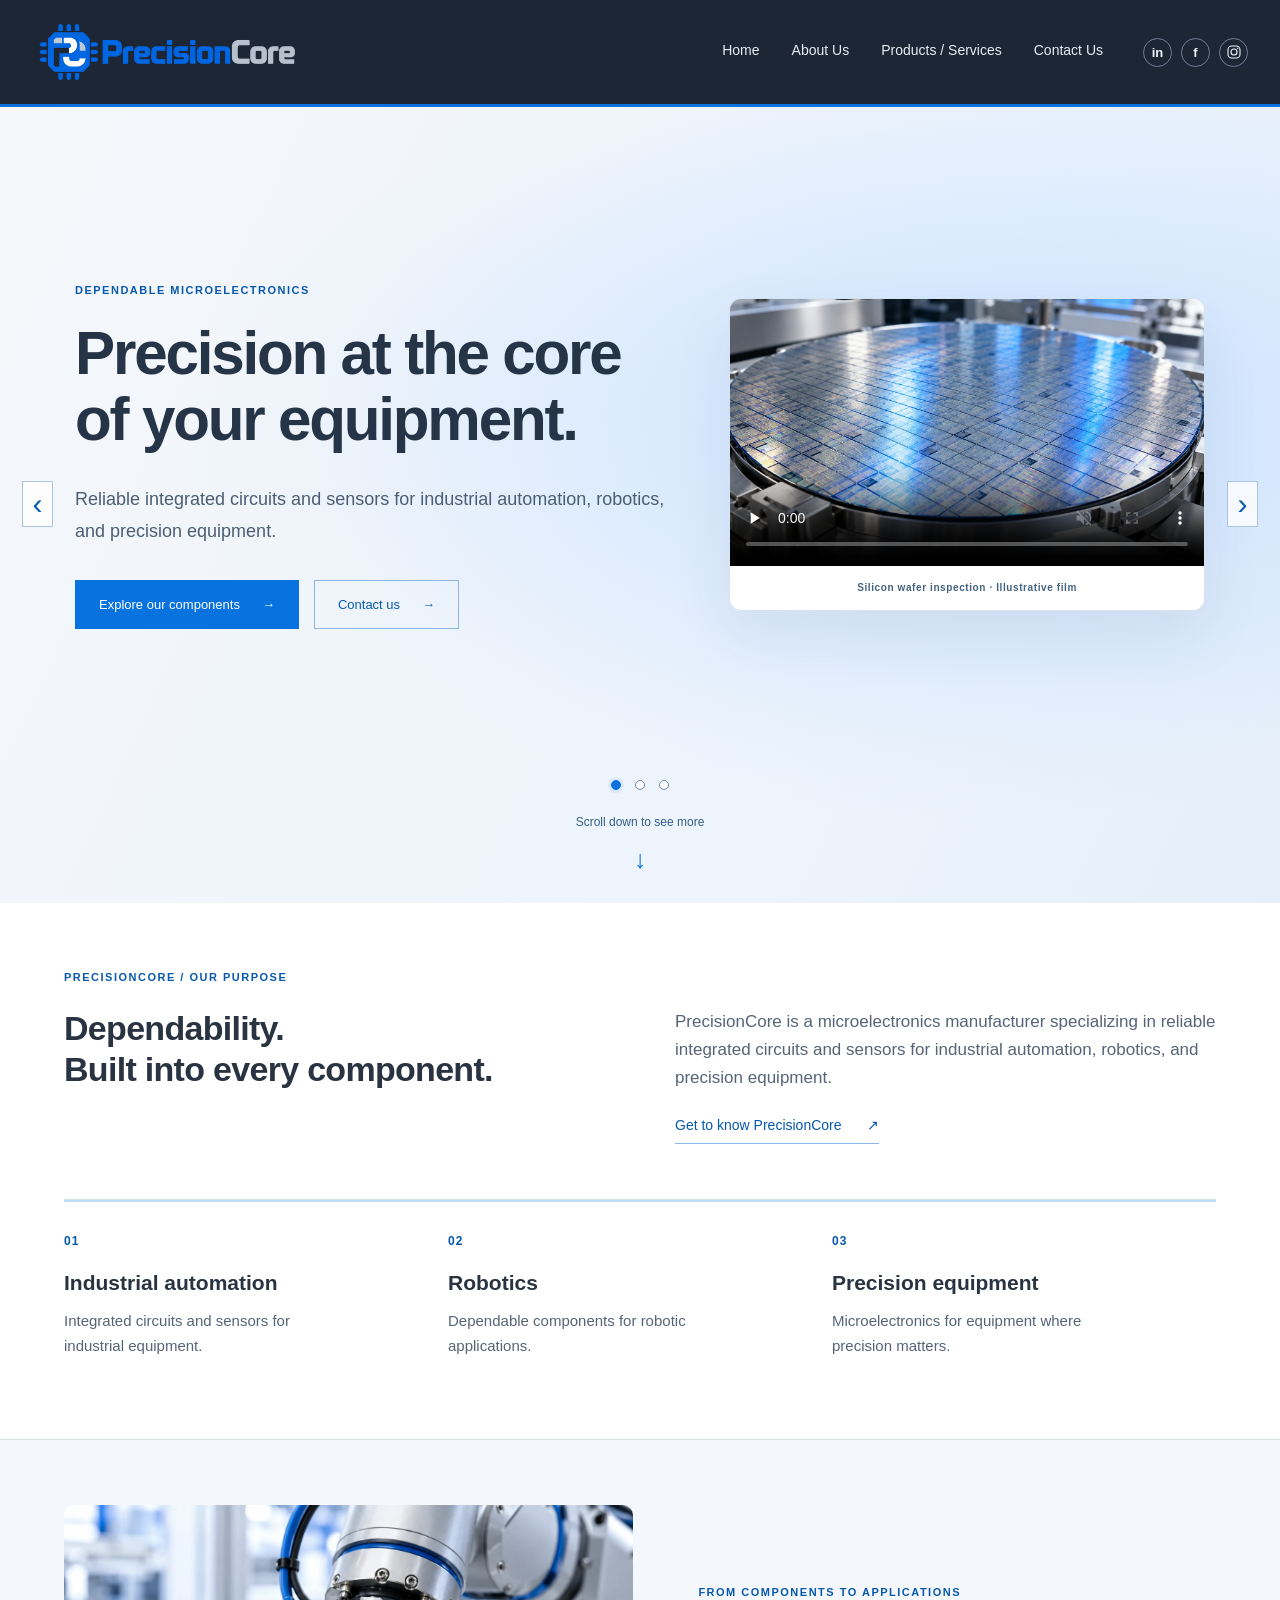
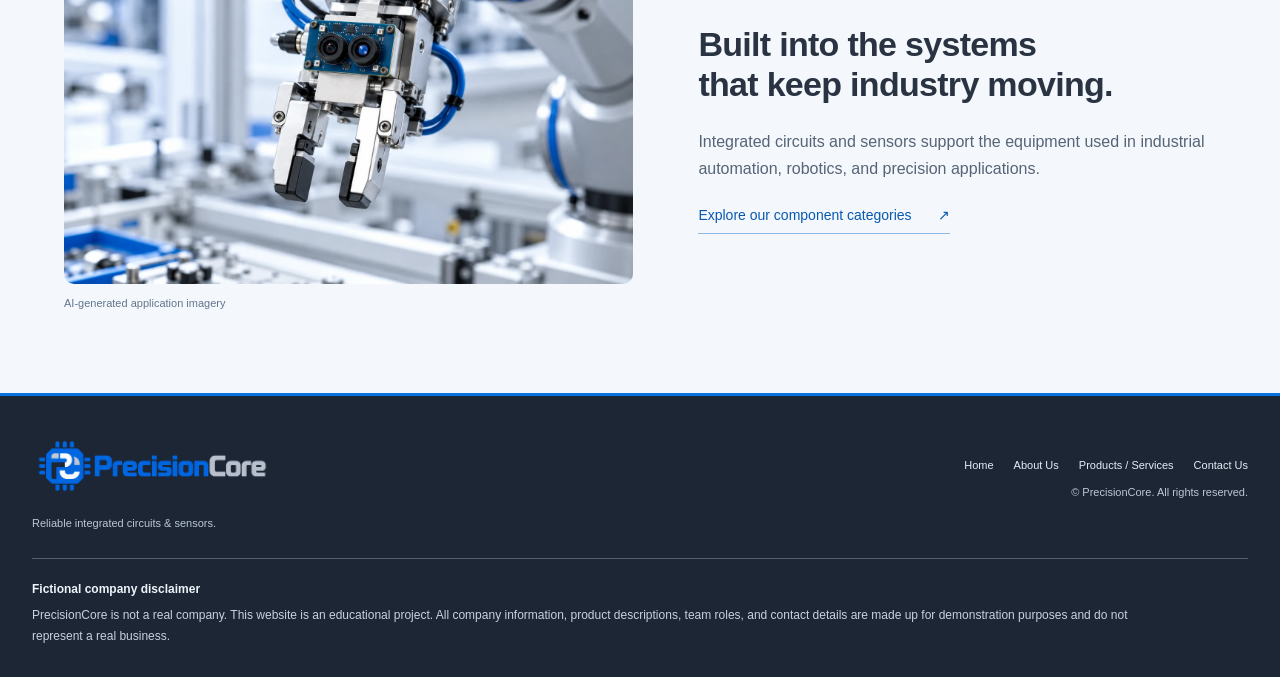
==== commit ec9f0284: "Add fictional-company disclaimer across all pages Clarify that PrecisionCore is an educational proje" ====
--- a/index.html
+++ b/index.html
@@ -1,6 +1,6 @@
 <!DOCTYPE html>
-<html lang="en"><head><meta charset="utf-8"><meta name="viewport" content="width=device-width, initial-scale=1"><title>Home | PrecisionCore</title><meta name="description" content="Reliable integrated circuits and sensors for industrial automation, robotics, and precision equipment."><link rel="icon" href="assets/images/precisioncore-emblem.png" type="image/png"><link rel="stylesheet" href="assets/css/styles.css"><link rel="stylesheet" href="assets/css/theme.css?v=media-3"><link rel="stylesheet" href="assets/css/animations.css?v=motion-2"></head><body class="home-page"><a draggable="false" class="skip-link" href="#main">Skip to content</a>
+<html lang="en"><head><meta charset="utf-8"><meta name="viewport" content="width=device-width, initial-scale=1"><title>Home | PrecisionCore</title><meta name="description" content="Reliable integrated circuits and sensors for industrial automation, robotics, and precision equipment."><link rel="icon" href="assets/images/precisioncore-emblem.png" type="image/png"><link rel="stylesheet" href="assets/css/styles.css"><link rel="stylesheet" href="assets/css/theme.css?v=disclaimer-1"><link rel="stylesheet" href="assets/css/animations.css?v=motion-2"></head><body class="home-page"><a draggable="false" class="skip-link" href="#main">Skip to content</a>
 <header class="site-header"><div class="header-inner"><a draggable="false" class="brand" href="index.html" aria-label="PrecisionCore home"><img draggable="false" class="brand-logo" src="assets/images/precisioncore-logo.png" width="270" height="90" alt="PrecisionCore"></a>
 <nav aria-label="Main navigation"><a draggable="false" href="index.html">Home</a><a draggable="false" href="about.html">About Us</a><a draggable="false" href="products.html">Products / Services</a><a draggable="false" href="contact.html">Contact Us</a></nav>
 <div class="social-links" aria-label="Social media"><a draggable="false" href="https://www.linkedin.com/" target="_blank" rel="noopener noreferrer" aria-label="LinkedIn home (placeholder link)"><span aria-hidden="true">in</span></a><a draggable="false" href="https://www.facebook.com/" target="_blank" rel="noopener noreferrer" aria-label="Facebook home (placeholder link)"><span aria-hidden="true">f</span></a><a draggable="false" href="https://www.instagram.com/" target="_blank" rel="noopener noreferrer" aria-label="Instagram home (placeholder link)"><svg viewBox="0 0 24 24" aria-hidden="true"><rect x="4" y="4" width="16" height="16" rx="5"/><circle cx="12" cy="12" r="4"/><circle class="solid" cx="17" cy="7" r="1"/></svg></a></div></div></header>
-<main id="main"><section class="hero" aria-label="PrecisionCore highlights"><div class="carousel"><input class="slide-choice" type="radio" name="hero-slide" id="slide-1" aria-label="Show highlight 1" checked><input class="slide-choice" type="radio" name="hero-slide" id="slide-2" aria-label="Show highlight 2"><input class="slide-choice" type="radio" name="hero-slide" id="slide-3" aria-label="Show highlight 3"><div class="slides"><article class="slide slide-1" aria-label="Highlight 1"><div class="hero-inner"><div class="hero-copy"><p class="eyebrow">DEPENDABLE MICROELECTRONICS</p><h1>Precision at the core<br>of your equipment.</h1><p class="hero-description">Reliable integrated circuits and sensors for industrial automation, robotics, and precision equipment.</p><div class="button-row"><a draggable="false" class="button" href="products.html">Explore our components <span aria-hidden="true">→</span></a><a draggable="false" class="button button-outline" href="contact.html">Contact us <span aria-hidden="true">→</span></a></div></div><figure class="hero-art hero-media"><video class="editorial-video" controls playsinline muted preload="none" poster="assets/images/ic-automation.webp" controlslist="nodownload" aria-label="AI-generated silicon wafer inspection film"><source src="https://resource2.heygen.ai/videos/7392b6d957ce4bd59f54d1680ef855ef/7392b6d957ce4bd59f54d1680ef855ef/01a1821b-2748-7bc2-a5de-aedbe01dbfcb.mp4" type="video/mp4">Your browser does not support video playback.</video><figcaption>Silicon wafer inspection · Illustrative film</figcaption></figure></div><label class="slide-arrow previous" for="slide-3" aria-label="Previous highlight"><span aria-hidden="true">‹</span></label><label class="slide-arrow next" for="slide-2" aria-label="Next highlight"><span aria-hidden="true">›</span></label></article><article class="slide slide-2" aria-label="Highlight 2"><div class="hero-inner"><div class="hero-copy"><p class="eyebrow">FOR INDUSTRIAL APPLICATIONS</p><h1>Built around<br>dependable operation.</h1><p class="hero-description">Integrated circuits and sensors for the equipment that keeps industry moving.</p><div class="button-row"><a draggable="false" class="button" href="about.html">Discover PrecisionCore <span aria-hidden="true">→</span></a><a draggable="false" class="button button-outline" href="contact.html">Contact us <span aria-hidden="true">→</span></a></div></div><figure class="hero-art hero-media"><img draggable="false" class="editorial-image" src="assets/images/ic-robotics.webp" width="1536" height="1024" alt="Illustrative control electronics in a robotic manufacturing cell" loading="lazy"><figcaption>Integrated circuits for robotics · Generated image</figcaption></figure></div><label class="slide-arrow previous" for="slide-1" aria-label="Previous highlight"><span aria-hidden="true">‹</span></label><label class="slide-arrow next" for="slide-3" aria-label="Next highlight"><span aria-hidden="true">›</span></label></article><article class="slide slide-3" aria-label="Highlight 3"><div class="hero-inner"><div class="hero-copy"><p class="eyebrow">OUR MAIN GOAL</p><h1>Less downtime.<br>Greater dependability.</h1><p class="hero-description">Deliver durable components that minimize equipment failures and downtime.</p><div class="button-row"><a draggable="false" class="button" href="contact.html">Discuss your requirements <span aria-hidden="true">→</span></a><a draggable="false" class="button button-outline" href="contact.html">Contact us <span aria-hidden="true">→</span></a></div></div><figure class="hero-art hero-media"><img draggable="false" class="editorial-image" src="assets/images/sensor-precision.webp" width="1536" height="1024" alt="Illustrative optical sensor measuring a machined metal component" loading="lazy"><figcaption>Precision sensing · Generated image</figcaption></figure></div><label class="slide-arrow previous" for="slide-2" aria-label="Previous highlight"><span aria-hidden="true">‹</span></label><label class="slide-arrow next" for="slide-1" aria-label="Next highlight"><span aria-hidden="true">›</span></label></article></div><a draggable="false" class="scroll-prompt" href="#discover">Scroll down to see more <span aria-hidden="true">↓</span></a></div></section><section class="section home-discover" id="discover"><div class="container"><p class="eyebrow">PRECISIONCORE / OUR PURPOSE</p><div class="intro-split"><h2>Dependability.<br>Built into every component.</h2><div><p>PrecisionCore is a microelectronics manufacturer specializing in reliable integrated circuits and sensors for industrial automation, robotics, and precision equipment.</p><a draggable="false" class="text-link" href="about.html">Get to know PrecisionCore <span aria-hidden="true">↗</span></a></div></div><div class="application-grid"><article><span class="item-number">01</span><h3>Industrial automation</h3><p>Integrated circuits and sensors for industrial equipment.</p></article><article><span class="item-number">02</span><h3>Robotics</h3><p>Dependable components for robotic applications.</p></article><article><span class="item-number">03</span><h3>Precision equipment</h3><p>Microelectronics for equipment where precision matters.</p></article></div></div></section><section class="section media-story"><div class="container"><div class="media-story-grid"><figure><img draggable="false" class="editorial-image" src="assets/images/sensor-robotics.webp" width="1536" height="1024" alt="Illustrative optical sensor attached to an industrial robotic gripper" loading="lazy"><figcaption>AI-generated application imagery</figcaption></figure><div><p class="eyebrow">FROM COMPONENTS TO APPLICATIONS</p><h2>Built into the systems<br>that keep industry moving.</h2><p>Integrated circuits and sensors support the equipment used in industrial automation, robotics, and precision applications.</p><a draggable="false" class="text-link" href="products.html">Explore our component categories <span aria-hidden="true">↗</span></a></div></div></div></section></main><footer class="site-footer"><div class="footer-inner"><div><a draggable="false" href="index.html" class="footer-brand" aria-label="PrecisionCore home"><img draggable="false" src="assets/images/precisioncore-logo.png" width="240" height="80" alt="PrecisionCore"></a><p>Reliable integrated circuits &amp; sensors.</p></div><div><nav aria-label="Footer navigation"><a draggable="false" href="index.html">Home</a><a draggable="false" href="about.html">About Us</a><a draggable="false" href="products.html">Products / Services</a><a draggable="false" href="contact.html">Contact Us</a></nav><p>© PrecisionCore. All rights reserved.</p></div></div></footer></body></html>+<main id="main"><section class="hero" aria-label="PrecisionCore highlights"><div class="carousel"><input class="slide-choice" type="radio" name="hero-slide" id="slide-1" aria-label="Show highlight 1" checked><input class="slide-choice" type="radio" name="hero-slide" id="slide-2" aria-label="Show highlight 2"><input class="slide-choice" type="radio" name="hero-slide" id="slide-3" aria-label="Show highlight 3"><div class="slides"><article class="slide slide-1" aria-label="Highlight 1"><div class="hero-inner"><div class="hero-copy"><p class="eyebrow">DEPENDABLE MICROELECTRONICS</p><h1>Precision at the core<br>of your equipment.</h1><p class="hero-description">Reliable integrated circuits and sensors for industrial automation, robotics, and precision equipment.</p><div class="button-row"><a draggable="false" class="button" href="products.html">Explore our components <span aria-hidden="true">→</span></a><a draggable="false" class="button button-outline" href="contact.html">Contact us <span aria-hidden="true">→</span></a></div></div><figure class="hero-art hero-media"><video class="editorial-video" controls playsinline muted preload="none" poster="assets/images/ic-automation.webp" controlslist="nodownload" aria-label="AI-generated silicon wafer inspection film"><source src="https://resource2.heygen.ai/videos/7392b6d957ce4bd59f54d1680ef855ef/7392b6d957ce4bd59f54d1680ef855ef/01a1821b-2748-7bc2-a5de-aedbe01dbfcb.mp4" type="video/mp4">Your browser does not support video playback.</video><figcaption>Silicon wafer inspection · Illustrative film</figcaption></figure></div><label class="slide-arrow previous" for="slide-3" aria-label="Previous highlight"><span aria-hidden="true">‹</span></label><label class="slide-arrow next" for="slide-2" aria-label="Next highlight"><span aria-hidden="true">›</span></label></article><article class="slide slide-2" aria-label="Highlight 2"><div class="hero-inner"><div class="hero-copy"><p class="eyebrow">FOR INDUSTRIAL APPLICATIONS</p><h1>Built around<br>dependable operation.</h1><p class="hero-description">Integrated circuits and sensors for the equipment that keeps industry moving.</p><div class="button-row"><a draggable="false" class="button" href="about.html">Discover PrecisionCore <span aria-hidden="true">→</span></a><a draggable="false" class="button button-outline" href="contact.html">Contact us <span aria-hidden="true">→</span></a></div></div><figure class="hero-art hero-media"><img draggable="false" class="editorial-image" src="assets/images/ic-robotics.webp" width="1536" height="1024" alt="Illustrative control electronics in a robotic manufacturing cell" loading="lazy"><figcaption>Integrated circuits for robotics · Generated image</figcaption></figure></div><label class="slide-arrow previous" for="slide-1" aria-label="Previous highlight"><span aria-hidden="true">‹</span></label><label class="slide-arrow next" for="slide-3" aria-label="Next highlight"><span aria-hidden="true">›</span></label></article><article class="slide slide-3" aria-label="Highlight 3"><div class="hero-inner"><div class="hero-copy"><p class="eyebrow">OUR MAIN GOAL</p><h1>Less downtime.<br>Greater dependability.</h1><p class="hero-description">Deliver durable components that minimize equipment failures and downtime.</p><div class="button-row"><a draggable="false" class="button" href="contact.html">Discuss your requirements <span aria-hidden="true">→</span></a><a draggable="false" class="button button-outline" href="contact.html">Contact us <span aria-hidden="true">→</span></a></div></div><figure class="hero-art hero-media"><img draggable="false" class="editorial-image" src="assets/images/sensor-precision.webp" width="1536" height="1024" alt="Illustrative optical sensor measuring a machined metal component" loading="lazy"><figcaption>Precision sensing · Generated image</figcaption></figure></div><label class="slide-arrow previous" for="slide-2" aria-label="Previous highlight"><span aria-hidden="true">‹</span></label><label class="slide-arrow next" for="slide-1" aria-label="Next highlight"><span aria-hidden="true">›</span></label></article></div><a draggable="false" class="scroll-prompt" href="#discover">Scroll down to see more <span aria-hidden="true">↓</span></a></div></section><section class="section home-discover" id="discover"><div class="container"><p class="eyebrow">PRECISIONCORE / OUR PURPOSE</p><div class="intro-split"><h2>Dependability.<br>Built into every component.</h2><div><p>PrecisionCore is a microelectronics manufacturer specializing in reliable integrated circuits and sensors for industrial automation, robotics, and precision equipment.</p><a draggable="false" class="text-link" href="about.html">Get to know PrecisionCore <span aria-hidden="true">↗</span></a></div></div><div class="application-grid"><article><span class="item-number">01</span><h3>Industrial automation</h3><p>Integrated circuits and sensors for industrial equipment.</p></article><article><span class="item-number">02</span><h3>Robotics</h3><p>Dependable components for robotic applications.</p></article><article><span class="item-number">03</span><h3>Precision equipment</h3><p>Microelectronics for equipment where precision matters.</p></article></div></div></section><section class="section media-story"><div class="container"><div class="media-story-grid"><figure><img draggable="false" class="editorial-image" src="assets/images/sensor-robotics.webp" width="1536" height="1024" alt="Illustrative optical sensor attached to an industrial robotic gripper" loading="lazy"><figcaption>AI-generated application imagery</figcaption></figure><div><p class="eyebrow">FROM COMPONENTS TO APPLICATIONS</p><h2>Built into the systems<br>that keep industry moving.</h2><p>Integrated circuits and sensors support the equipment used in industrial automation, robotics, and precision applications.</p><a draggable="false" class="text-link" href="products.html">Explore our component categories <span aria-hidden="true">↗</span></a></div></div></div></section></main><footer class="site-footer"><div class="footer-inner"><div><a draggable="false" href="index.html" class="footer-brand" aria-label="PrecisionCore home"><img draggable="false" src="assets/images/precisioncore-logo.png" width="240" height="80" alt="PrecisionCore"></a><p>Reliable integrated circuits &amp; sensors.</p></div><div><nav aria-label="Footer navigation"><a draggable="false" href="index.html">Home</a><a draggable="false" href="about.html">About Us</a><a draggable="false" href="products.html">Products / Services</a><a draggable="false" href="contact.html">Contact Us</a></nav><p>© PrecisionCore. All rights reserved.</p></div></div><div class="site-disclaimer" role="note"><strong>Fictional company disclaimer</strong><p>PrecisionCore is not a real company. This website is an educational project. All company information, product descriptions, team roles, and contact details are made up for demonstration purposes and do not represent a real business.</p></div></footer></body></html>
--- a/assets/css/theme.css
+++ b/assets/css/theme.css
@@ -224,3 +224,26 @@
 }
 body *::selection { background: transparent !important; color: inherit !important; }
 body img, body svg, body a { -webkit-user-drag: none !important; }
+
+/* Visible fictional-company notice shared across every page. */
+.site-disclaimer {
+  width: min(1380px, calc(100% - 64px));
+  margin: 26px auto 0;
+  padding-top: 20px;
+  border-top: 1px solid #536173;
+  color: #eef3f9;
+  font-size: 12px;
+  line-height: 1.75;
+}
+.site-disclaimer strong { display: block; margin-bottom: 5px; font-size: 12px; }
+.site-footer .site-disclaimer p { margin: 0; color: #c7d2df; font-size: 12px; max-width: 1100px; }
+.contact-disclaimer {
+  margin-top: 18px;
+  padding: 12px 14px;
+  border-left: 3px solid #0873df;
+  background: #edf4fc;
+  font-size: 12px;
+  line-height: 1.7;
+  color: #365571;
+}
+@media(max-width:700px) { .site-disclaimer { width: calc(100% - 48px); } }
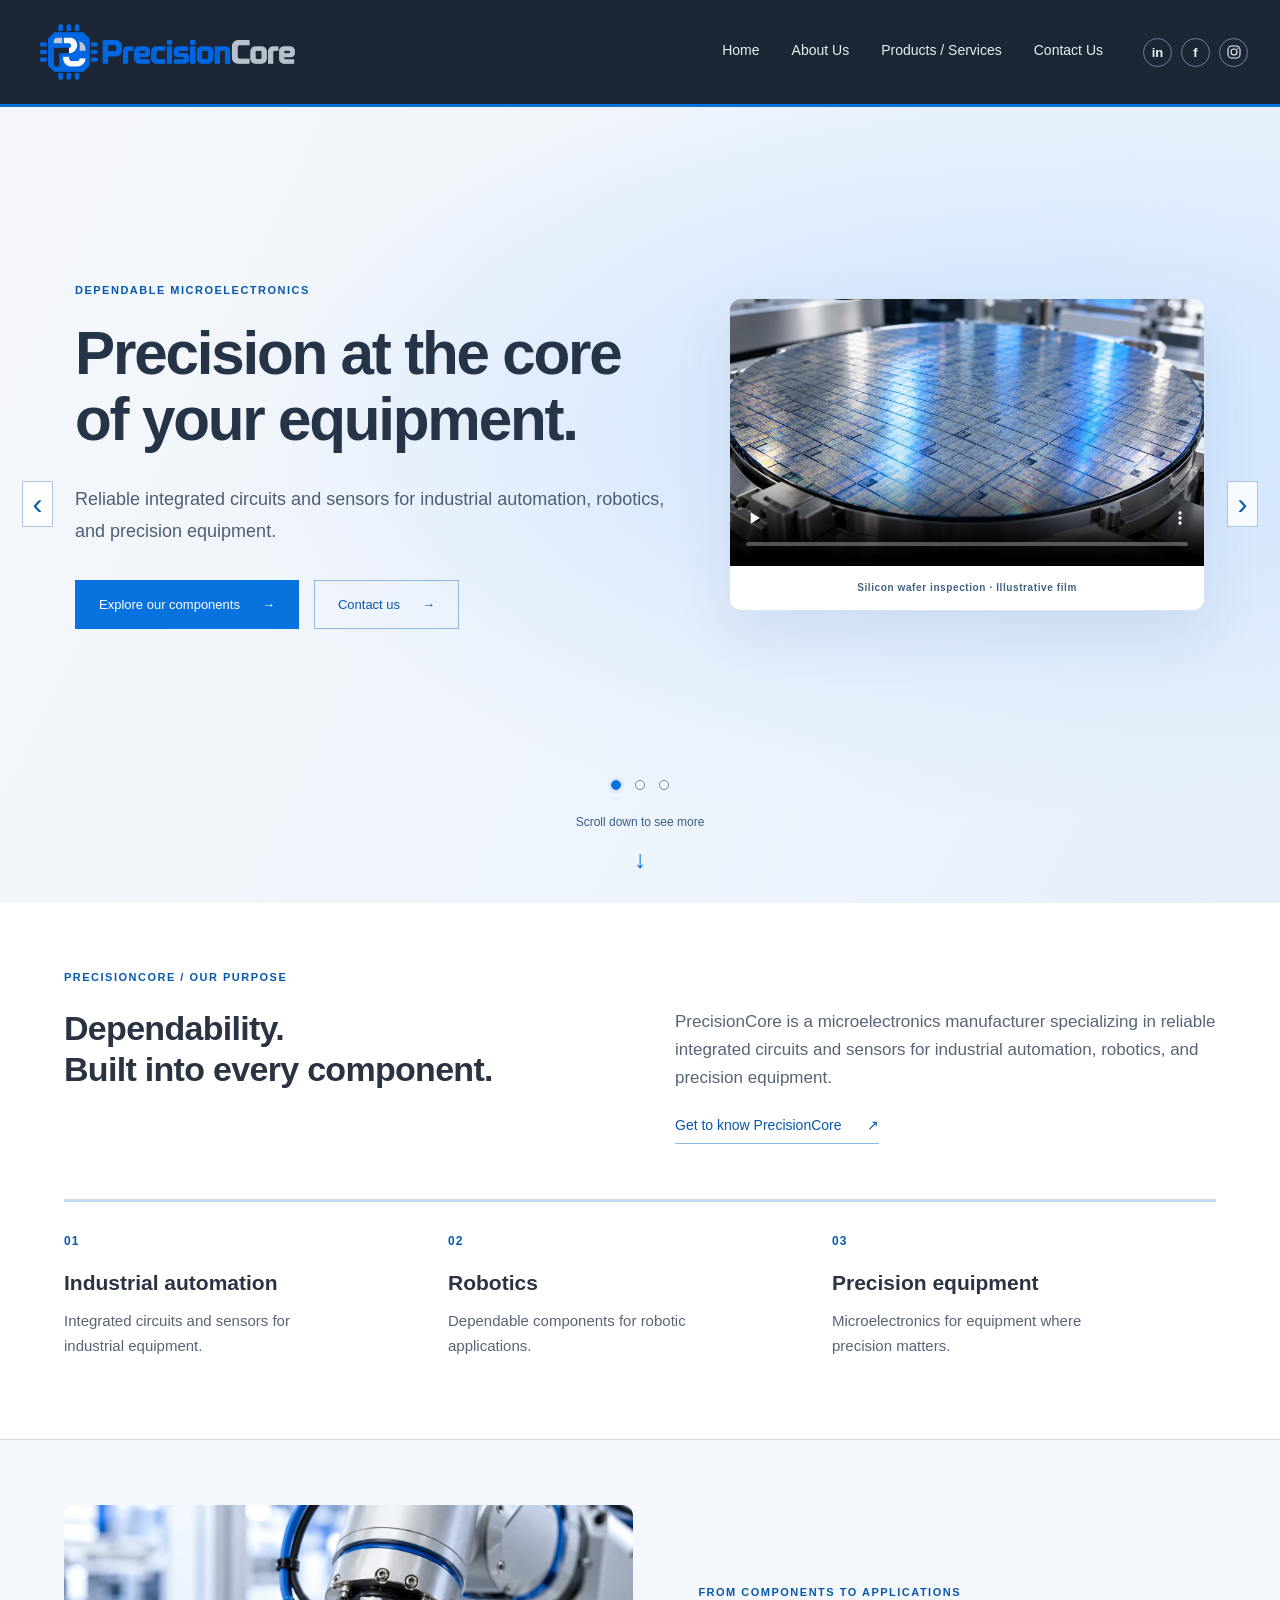
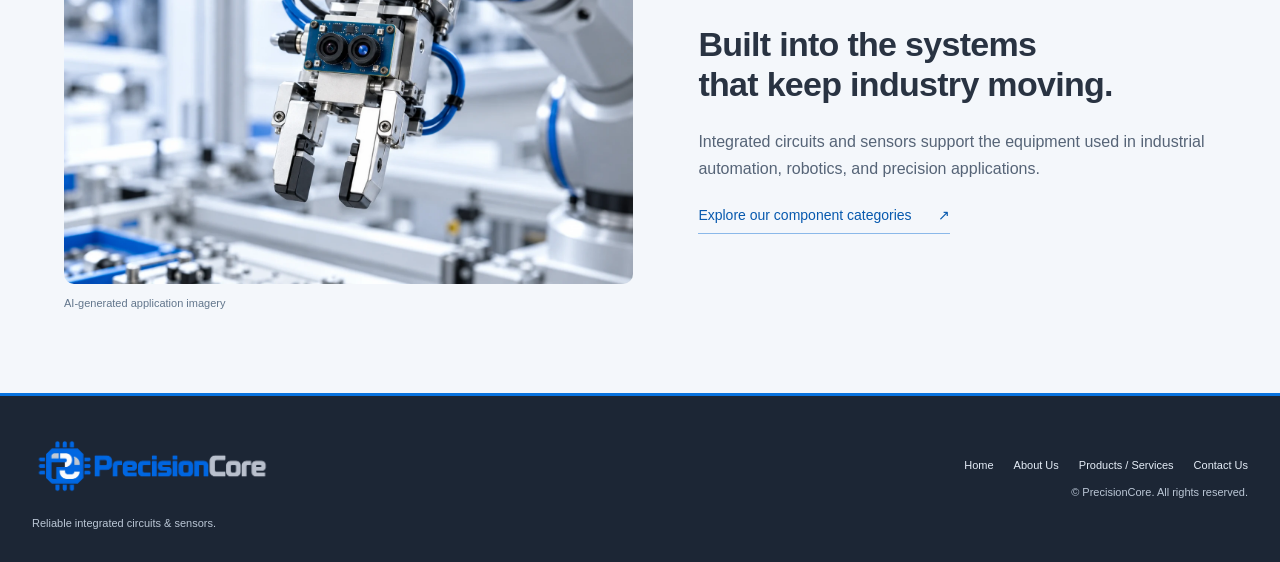
==== commit f78f9cda: "Keep fictional-company disclaimer on Contact Information only" ====
--- a/index.html
+++ b/index.html
@@ -1,6 +1,6 @@
 <!DOCTYPE html>
-<html lang="en"><head><meta charset="utf-8"><meta name="viewport" content="width=device-width, initial-scale=1"><title>Home | PrecisionCore</title><meta name="description" content="Reliable integrated circuits and sensors for industrial automation, robotics, and precision equipment."><link rel="icon" href="assets/images/precisioncore-emblem.png" type="image/png"><link rel="stylesheet" href="assets/css/styles.css"><link rel="stylesheet" href="assets/css/theme.css?v=disclaimer-1"><link rel="stylesheet" href="assets/css/animations.css?v=motion-2"></head><body class="home-page"><a draggable="false" class="skip-link" href="#main">Skip to content</a>
+<html lang="en"><head><meta charset="utf-8"><meta name="viewport" content="width=device-width, initial-scale=1"><title>Home | PrecisionCore</title><meta name="description" content="Reliable integrated circuits and sensors for industrial automation, robotics, and precision equipment."><link rel="icon" href="assets/images/precisioncore-emblem.png" type="image/png"><link rel="stylesheet" href="assets/css/styles.css"><link rel="stylesheet" href="assets/css/theme.css?v=media-3"><link rel="stylesheet" href="assets/css/animations.css?v=motion-2"></head><body class="home-page"><a draggable="false" class="skip-link" href="#main">Skip to content</a>
 <header class="site-header"><div class="header-inner"><a draggable="false" class="brand" href="index.html" aria-label="PrecisionCore home"><img draggable="false" class="brand-logo" src="assets/images/precisioncore-logo.png" width="270" height="90" alt="PrecisionCore"></a>
 <nav aria-label="Main navigation"><a draggable="false" href="index.html">Home</a><a draggable="false" href="about.html">About Us</a><a draggable="false" href="products.html">Products / Services</a><a draggable="false" href="contact.html">Contact Us</a></nav>
 <div class="social-links" aria-label="Social media"><a draggable="false" href="https://www.linkedin.com/" target="_blank" rel="noopener noreferrer" aria-label="LinkedIn home (placeholder link)"><span aria-hidden="true">in</span></a><a draggable="false" href="https://www.facebook.com/" target="_blank" rel="noopener noreferrer" aria-label="Facebook home (placeholder link)"><span aria-hidden="true">f</span></a><a draggable="false" href="https://www.instagram.com/" target="_blank" rel="noopener noreferrer" aria-label="Instagram home (placeholder link)"><svg viewBox="0 0 24 24" aria-hidden="true"><rect x="4" y="4" width="16" height="16" rx="5"/><circle cx="12" cy="12" r="4"/><circle class="solid" cx="17" cy="7" r="1"/></svg></a></div></div></header>
-<main id="main"><section class="hero" aria-label="PrecisionCore highlights"><div class="carousel"><input class="slide-choice" type="radio" name="hero-slide" id="slide-1" aria-label="Show highlight 1" checked><input class="slide-choice" type="radio" name="hero-slide" id="slide-2" aria-label="Show highlight 2"><input class="slide-choice" type="radio" name="hero-slide" id="slide-3" aria-label="Show highlight 3"><div class="slides"><article class="slide slide-1" aria-label="Highlight 1"><div class="hero-inner"><div class="hero-copy"><p class="eyebrow">DEPENDABLE MICROELECTRONICS</p><h1>Precision at the core<br>of your equipment.</h1><p class="hero-description">Reliable integrated circuits and sensors for industrial automation, robotics, and precision equipment.</p><div class="button-row"><a draggable="false" class="button" href="products.html">Explore our components <span aria-hidden="true">→</span></a><a draggable="false" class="button button-outline" href="contact.html">Contact us <span aria-hidden="true">→</span></a></div></div><figure class="hero-art hero-media"><video class="editorial-video" controls playsinline muted preload="none" poster="assets/images/ic-automation.webp" controlslist="nodownload" aria-label="AI-generated silicon wafer inspection film"><source src="https://resource2.heygen.ai/videos/7392b6d957ce4bd59f54d1680ef855ef/7392b6d957ce4bd59f54d1680ef855ef/01a1821b-2748-7bc2-a5de-aedbe01dbfcb.mp4" type="video/mp4">Your browser does not support video playback.</video><figcaption>Silicon wafer inspection · Illustrative film</figcaption></figure></div><label class="slide-arrow previous" for="slide-3" aria-label="Previous highlight"><span aria-hidden="true">‹</span></label><label class="slide-arrow next" for="slide-2" aria-label="Next highlight"><span aria-hidden="true">›</span></label></article><article class="slide slide-2" aria-label="Highlight 2"><div class="hero-inner"><div class="hero-copy"><p class="eyebrow">FOR INDUSTRIAL APPLICATIONS</p><h1>Built around<br>dependable operation.</h1><p class="hero-description">Integrated circuits and sensors for the equipment that keeps industry moving.</p><div class="button-row"><a draggable="false" class="button" href="about.html">Discover PrecisionCore <span aria-hidden="true">→</span></a><a draggable="false" class="button button-outline" href="contact.html">Contact us <span aria-hidden="true">→</span></a></div></div><figure class="hero-art hero-media"><img draggable="false" class="editorial-image" src="assets/images/ic-robotics.webp" width="1536" height="1024" alt="Illustrative control electronics in a robotic manufacturing cell" loading="lazy"><figcaption>Integrated circuits for robotics · Generated image</figcaption></figure></div><label class="slide-arrow previous" for="slide-1" aria-label="Previous highlight"><span aria-hidden="true">‹</span></label><label class="slide-arrow next" for="slide-3" aria-label="Next highlight"><span aria-hidden="true">›</span></label></article><article class="slide slide-3" aria-label="Highlight 3"><div class="hero-inner"><div class="hero-copy"><p class="eyebrow">OUR MAIN GOAL</p><h1>Less downtime.<br>Greater dependability.</h1><p class="hero-description">Deliver durable components that minimize equipment failures and downtime.</p><div class="button-row"><a draggable="false" class="button" href="contact.html">Discuss your requirements <span aria-hidden="true">→</span></a><a draggable="false" class="button button-outline" href="contact.html">Contact us <span aria-hidden="true">→</span></a></div></div><figure class="hero-art hero-media"><img draggable="false" class="editorial-image" src="assets/images/sensor-precision.webp" width="1536" height="1024" alt="Illustrative optical sensor measuring a machined metal component" loading="lazy"><figcaption>Precision sensing · Generated image</figcaption></figure></div><label class="slide-arrow previous" for="slide-2" aria-label="Previous highlight"><span aria-hidden="true">‹</span></label><label class="slide-arrow next" for="slide-1" aria-label="Next highlight"><span aria-hidden="true">›</span></label></article></div><a draggable="false" class="scroll-prompt" href="#discover">Scroll down to see more <span aria-hidden="true">↓</span></a></div></section><section class="section home-discover" id="discover"><div class="container"><p class="eyebrow">PRECISIONCORE / OUR PURPOSE</p><div class="intro-split"><h2>Dependability.<br>Built into every component.</h2><div><p>PrecisionCore is a microelectronics manufacturer specializing in reliable integrated circuits and sensors for industrial automation, robotics, and precision equipment.</p><a draggable="false" class="text-link" href="about.html">Get to know PrecisionCore <span aria-hidden="true">↗</span></a></div></div><div class="application-grid"><article><span class="item-number">01</span><h3>Industrial automation</h3><p>Integrated circuits and sensors for industrial equipment.</p></article><article><span class="item-number">02</span><h3>Robotics</h3><p>Dependable components for robotic applications.</p></article><article><span class="item-number">03</span><h3>Precision equipment</h3><p>Microelectronics for equipment where precision matters.</p></article></div></div></section><section class="section media-story"><div class="container"><div class="media-story-grid"><figure><img draggable="false" class="editorial-image" src="assets/images/sensor-robotics.webp" width="1536" height="1024" alt="Illustrative optical sensor attached to an industrial robotic gripper" loading="lazy"><figcaption>AI-generated application imagery</figcaption></figure><div><p class="eyebrow">FROM COMPONENTS TO APPLICATIONS</p><h2>Built into the systems<br>that keep industry moving.</h2><p>Integrated circuits and sensors support the equipment used in industrial automation, robotics, and precision applications.</p><a draggable="false" class="text-link" href="products.html">Explore our component categories <span aria-hidden="true">↗</span></a></div></div></div></section></main><footer class="site-footer"><div class="footer-inner"><div><a draggable="false" href="index.html" class="footer-brand" aria-label="PrecisionCore home"><img draggable="false" src="assets/images/precisioncore-logo.png" width="240" height="80" alt="PrecisionCore"></a><p>Reliable integrated circuits &amp; sensors.</p></div><div><nav aria-label="Footer navigation"><a draggable="false" href="index.html">Home</a><a draggable="false" href="about.html">About Us</a><a draggable="false" href="products.html">Products / Services</a><a draggable="false" href="contact.html">Contact Us</a></nav><p>© PrecisionCore. All rights reserved.</p></div></div><div class="site-disclaimer" role="note"><strong>Fictional company disclaimer</strong><p>PrecisionCore is not a real company. This website is an educational project. All company information, product descriptions, team roles, and contact details are made up for demonstration purposes and do not represent a real business.</p></div></footer></body></html>+<main id="main"><section class="hero" aria-label="PrecisionCore highlights"><div class="carousel"><input class="slide-choice" type="radio" name="hero-slide" id="slide-1" aria-label="Show highlight 1" checked><input class="slide-choice" type="radio" name="hero-slide" id="slide-2" aria-label="Show highlight 2"><input class="slide-choice" type="radio" name="hero-slide" id="slide-3" aria-label="Show highlight 3"><div class="slides"><article class="slide slide-1" aria-label="Highlight 1"><div class="hero-inner"><div class="hero-copy"><p class="eyebrow">DEPENDABLE MICROELECTRONICS</p><h1>Precision at the core<br>of your equipment.</h1><p class="hero-description">Reliable integrated circuits and sensors for industrial automation, robotics, and precision equipment.</p><div class="button-row"><a draggable="false" class="button" href="products.html">Explore our components <span aria-hidden="true">→</span></a><a draggable="false" class="button button-outline" href="contact.html">Contact us <span aria-hidden="true">→</span></a></div></div><figure class="hero-art hero-media"><video class="editorial-video" controls playsinline muted preload="none" poster="assets/images/ic-automation.webp" controlslist="nodownload" aria-label="AI-generated silicon wafer inspection film"><source src="https://resource2.heygen.ai/videos/7392b6d957ce4bd59f54d1680ef855ef/7392b6d957ce4bd59f54d1680ef855ef/01a1821b-2748-7bc2-a5de-aedbe01dbfcb.mp4" type="video/mp4">Your browser does not support video playback.</video><figcaption>Silicon wafer inspection · Illustrative film</figcaption></figure></div><label class="slide-arrow previous" for="slide-3" aria-label="Previous highlight"><span aria-hidden="true">‹</span></label><label class="slide-arrow next" for="slide-2" aria-label="Next highlight"><span aria-hidden="true">›</span></label></article><article class="slide slide-2" aria-label="Highlight 2"><div class="hero-inner"><div class="hero-copy"><p class="eyebrow">FOR INDUSTRIAL APPLICATIONS</p><h1>Built around<br>dependable operation.</h1><p class="hero-description">Integrated circuits and sensors for the equipment that keeps industry moving.</p><div class="button-row"><a draggable="false" class="button" href="about.html">Discover PrecisionCore <span aria-hidden="true">→</span></a><a draggable="false" class="button button-outline" href="contact.html">Contact us <span aria-hidden="true">→</span></a></div></div><figure class="hero-art hero-media"><img draggable="false" class="editorial-image" src="assets/images/ic-robotics.webp" width="1536" height="1024" alt="Illustrative control electronics in a robotic manufacturing cell" loading="lazy"><figcaption>Integrated circuits for robotics · Generated image</figcaption></figure></div><label class="slide-arrow previous" for="slide-1" aria-label="Previous highlight"><span aria-hidden="true">‹</span></label><label class="slide-arrow next" for="slide-3" aria-label="Next highlight"><span aria-hidden="true">›</span></label></article><article class="slide slide-3" aria-label="Highlight 3"><div class="hero-inner"><div class="hero-copy"><p class="eyebrow">OUR MAIN GOAL</p><h1>Less downtime.<br>Greater dependability.</h1><p class="hero-description">Deliver durable components that minimize equipment failures and downtime.</p><div class="button-row"><a draggable="false" class="button" href="contact.html">Discuss your requirements <span aria-hidden="true">→</span></a><a draggable="false" class="button button-outline" href="contact.html">Contact us <span aria-hidden="true">→</span></a></div></div><figure class="hero-art hero-media"><img draggable="false" class="editorial-image" src="assets/images/sensor-precision.webp" width="1536" height="1024" alt="Illustrative optical sensor measuring a machined metal component" loading="lazy"><figcaption>Precision sensing · Generated image</figcaption></figure></div><label class="slide-arrow previous" for="slide-2" aria-label="Previous highlight"><span aria-hidden="true">‹</span></label><label class="slide-arrow next" for="slide-1" aria-label="Next highlight"><span aria-hidden="true">›</span></label></article></div><a draggable="false" class="scroll-prompt" href="#discover">Scroll down to see more <span aria-hidden="true">↓</span></a></div></section><section class="section home-discover" id="discover"><div class="container"><p class="eyebrow">PRECISIONCORE / OUR PURPOSE</p><div class="intro-split"><h2>Dependability.<br>Built into every component.</h2><div><p>PrecisionCore is a microelectronics manufacturer specializing in reliable integrated circuits and sensors for industrial automation, robotics, and precision equipment.</p><a draggable="false" class="text-link" href="about.html">Get to know PrecisionCore <span aria-hidden="true">↗</span></a></div></div><div class="application-grid"><article><span class="item-number">01</span><h3>Industrial automation</h3><p>Integrated circuits and sensors for industrial equipment.</p></article><article><span class="item-number">02</span><h3>Robotics</h3><p>Dependable components for robotic applications.</p></article><article><span class="item-number">03</span><h3>Precision equipment</h3><p>Microelectronics for equipment where precision matters.</p></article></div></div></section><section class="section media-story"><div class="container"><div class="media-story-grid"><figure><img draggable="false" class="editorial-image" src="assets/images/sensor-robotics.webp" width="1536" height="1024" alt="Illustrative optical sensor attached to an industrial robotic gripper" loading="lazy"><figcaption>AI-generated application imagery</figcaption></figure><div><p class="eyebrow">FROM COMPONENTS TO APPLICATIONS</p><h2>Built into the systems<br>that keep industry moving.</h2><p>Integrated circuits and sensors support the equipment used in industrial automation, robotics, and precision applications.</p><a draggable="false" class="text-link" href="products.html">Explore our component categories <span aria-hidden="true">↗</span></a></div></div></div></section></main><footer class="site-footer"><div class="footer-inner"><div><a draggable="false" href="index.html" class="footer-brand" aria-label="PrecisionCore home"><img draggable="false" src="assets/images/precisioncore-logo.png" width="240" height="80" alt="PrecisionCore"></a><p>Reliable integrated circuits &amp; sensors.</p></div><div><nav aria-label="Footer navigation"><a draggable="false" href="index.html">Home</a><a draggable="false" href="about.html">About Us</a><a draggable="false" href="products.html">Products / Services</a><a draggable="false" href="contact.html">Contact Us</a></nav><p>© PrecisionCore. All rights reserved.</p></div></div></footer></body></html>
--- a/assets/css/theme.css
+++ b/assets/css/theme.css
@@ -225,25 +225,5 @@
 body *::selection { background: transparent !important; color: inherit !important; }
 body img, body svg, body a { -webkit-user-drag: none !important; }
 
-/* Visible fictional-company notice shared across every page. */
-.site-disclaimer {
-  width: min(1380px, calc(100% - 64px));
-  margin: 26px auto 0;
-  padding-top: 20px;
-  border-top: 1px solid #536173;
-  color: #eef3f9;
-  font-size: 12px;
-  line-height: 1.75;
-}
-.site-disclaimer strong { display: block; margin-bottom: 5px; font-size: 12px; }
-.site-footer .site-disclaimer p { margin: 0; color: #c7d2df; font-size: 12px; max-width: 1100px; }
-.contact-disclaimer {
-  margin-top: 18px;
-  padding: 12px 14px;
-  border-left: 3px solid #0873df;
-  background: #edf4fc;
-  font-size: 12px;
-  line-height: 1.7;
-  color: #365571;
-}
-@media(max-width:700px) { .site-disclaimer { width: calc(100% - 48px); } }
+/* Disclaimer displayed only beside contact information. */
+.contact-disclaimer { margin-top:18px; padding:14px 16px; border-left:3px solid #0873df; background:#edf4fc; font-size:12px; line-height:1.75; color:#365571; }
